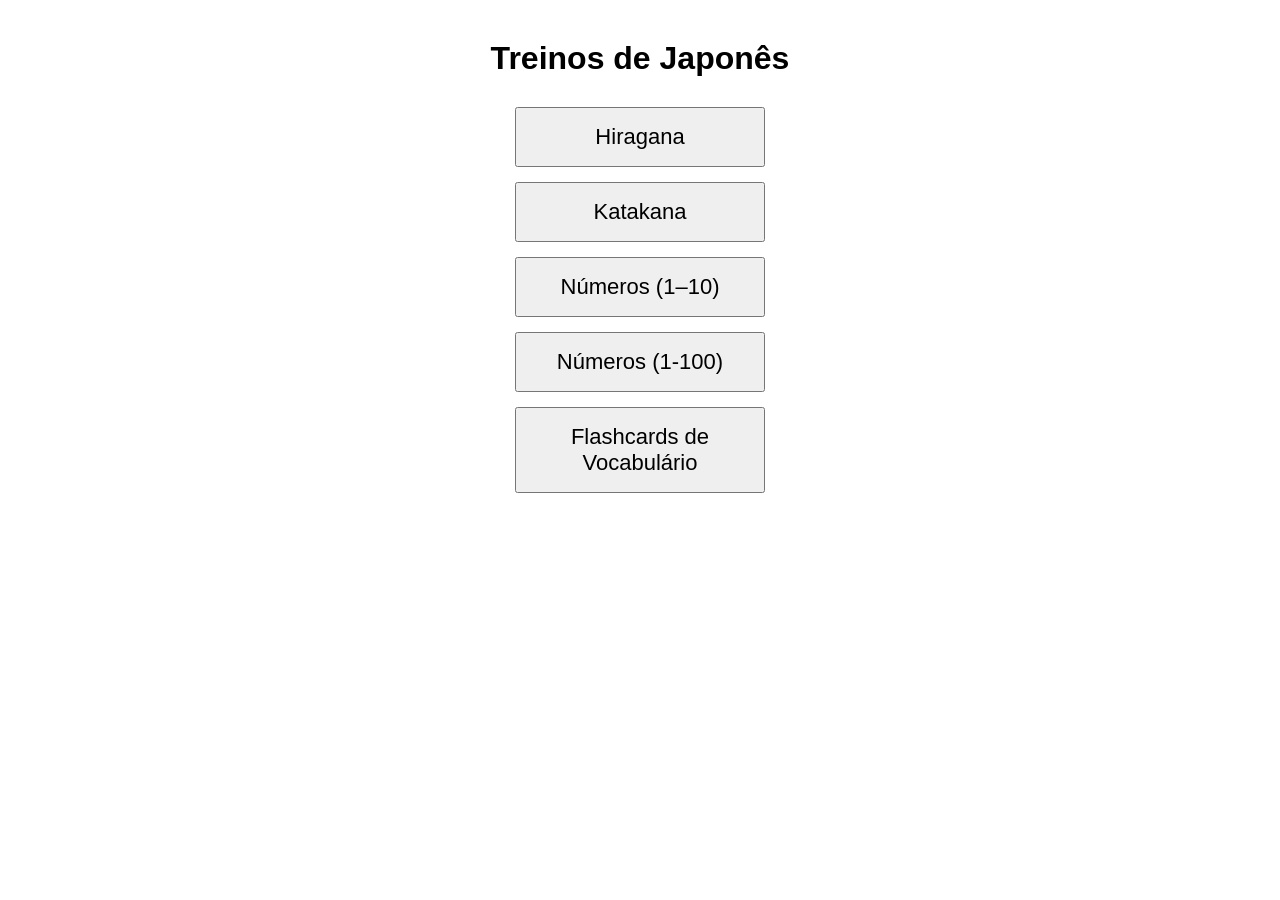
==== index.html @ da32ae9f "fix" ====
<!DOCTYPE html>
<html lang="pt-BR">
<head>
  <meta charset="UTF-8">
  <title>Treino de Kana</title>
  <style>
    body { font-family: sans-serif; text-align: center; margin: 40px; }
    table { margin: 0 auto; border-collapse: collapse; }
    td, th {
      border: 1px solid #aaa;
      padding: 10px;
      font-size: 28px;
      text-align: center;
      min-width: 50px;
    }
    label { cursor: pointer; display: block; }
    .kana { font-size: 120px; margin: 20px; }
    #feedback { font-size: 20px; margin-top: 10px; height: 24px; }

    .page { display: none; }

    .menu {
      display: flex;
      flex-direction: column;
      align-items: center;
      gap: 15px;
      margin-top: 30px;
    }

    .menu button {
      width: 250px;
      font-size: 22px;
      padding: 15px 30px;
      cursor: pointer;
    }

    /* Estilo para os botões de controle de seleção */
    .selection-controls {
      margin-bottom: 15px;
    }
    .selection-controls button {
      font-size: 14px;
      padding: 5px 10px;
      margin: 0 5px;
      cursor: pointer;
      background-color: #f0f0f0;
      border: 1px solid #ccc;
      border-radius: 4px;
    }
    .selection-controls button:hover {
      background-color: #e0e0e0;
    }

  </style>
</head>
<body>

  <div id="home" class="page" style="display:block;">
    <h1>Treinos de Japonês</h1>
    <div class="menu">
      <button onclick="showPage('hiragana')">Hiragana</button>
      <button onclick="showPage('katakana')">Katakana</button>
      <button onclick="showPage('numeros')">Números (1–10)</button>
      <button onclick="window.location.href='numeros.html'">
          Números (1-100)
      </button>
      <button onclick="window.location.href='vocabulario.html'">
          Flashcards de Vocabulário
      </button>
    </div>
  </div>

  <div id="hiragana" class="page">
    <h2>Selecione os Hiragana</h2>
    
    <div class="selection-controls">
      <button onclick="toggleAll('table-container', true)">Selecionar Todos</button>
      <button onclick="toggleAll('table-container', false)">Limpar Todos</button>
    </div>

    <div id="table-container"></div>
    <br> <button id="start-hira">Iniciar treino</button>
    <hr>

    <div id="app-hira" style="display:none;">
      <div class="kana" id="kana-hira"></div>
      <input id="answer-hira" placeholder="romanização..." autocomplete="off">
      <p id="feedback-hira"></p>
    </div>

    <button onclick="showPage('home')">Voltar</button>
  </div>

  <div id="katakana" class="page">
    <h2>Selecione os Katakana</h2>
    
    <div class="selection-controls">
      <button onclick="toggleAll('table-kata', true)">Selecionar Todos</button>
      <button onclick="toggleAll('table-kata', false)">Limpar Todos</button>
    </div>

    <div id="table-kata"></div>
    <br>
    <button id="start-kata">Iniciar treino</button>
    <hr>

    <div id="app-kata" style="display:none;">
      <div class="kana" id="kana-kata"></div>
      <input id="answer-kata" placeholder="romanização..." autocomplete="off">
      <p id="feedback-kata"></p>
    </div>

    <button onclick="showPage('home')">Voltar</button>
  </div>

  <div id="numeros" class="page">
    <h2>Treino de Números (1–10)</h2>

    <button id="start-num">Iniciar treino</button>

    <hr>

    <div id="app-num" style="display:none;">
      <div class="kana" id="kana-num"></div>
      <input id="answer-num" placeholder="romanização..." autocomplete="off">
      <p id="feedback-num"></p>
    </div>

    <button onclick="showPage('home')">Voltar</button>
  </div>



<script>
// --- Controle de páginas ---
function showPage(id) {
  document.querySelectorAll(".page").forEach(p => p.style.display = "none");
  document.getElementById(id).style.display = "block";
}

// --- NOVA FUNÇÃO: Selecionar/Desmarcar Todos ---
function toggleAll(containerId, state) {
  const container = document.getElementById(containerId);
  const checkboxes = container.querySelectorAll('input[type="checkbox"]');
  checkboxes.forEach(cb => cb.checked = state);
}


// ------------ TABELAS BASE (HIRAGANA E KATAKANA) -------------------

const VOGAIS = ["A","I","U","E","O"];

const HIRAGANA_TABLE = {
  "":  { "A":"あ","I":"い","U":"う","E":"え","O":"お" },
  "K": { "A":"か","I":"き","U":"く","E":"け","O":"こ" },
  "S": { "A":"さ","I":"し","U":"す","E":"せ","O":"そ" },
  "T": { "A":"た","I":"ち","U":"つ","E":"て","O":"と" },
  "N": { "A":"な","I":"に","U":"ぬ","E":"ね","O":"の" },
  "H": { "A":"は","I":"ひ","U":"ふ","E":"へ","O":"ほ" },
  "M": { "A":"ま","I":"み","U":"む","E":"め","O":"も" },
  "Y": { "A":"や",       "U":"ゆ",       "O":"よ" },
  "R": { "A":"ら","I":"り","U":"る","E":"れ","O":"ろ" },
  "W": { "A":"わ",                     "O":"を" },
  "N (Final)": { "A":"ん" } // Adicionei o N final que as vezes falta, se quiser tirar é só apagar essa linha
};

const KATAKANA_TABLE = {
  "":  { "A":"ア","I":"イ","U":"ウ","E":"エ","O":"オ" },
  "K": { "A":"カ","I":"キ","U":"ク","E":"ケ","O":"コ" },
  "S": { "A":"サ","I":"シ","U":"ス","E":"セ","O":"ソ" },
  "T": { "A":"タ","I":"チ","U":"ツ","E":"テ","O":"ト" },
  "N": { "A":"ナ","I":"ニ","U":"ヌ","E":"ネ","O":"ノ" },
  "H": { "A":"ハ","I":"ヒ","U":"フ","E":"ヘ","O":"ホ" },
  "M": { "A":"マ","I":"ミ","U":"ム","E":"メ","O":"モ" },
  "Y": { "A":"ヤ",       "U":"ユ",       "O":"ヨ" },
  "R": { "A":"ラ","I":"リ","U":"ル","E":"レ","O":"ロ" },
  "W": { "A":"ワ",                     "O":"ヲ" },
  "N (Final)": { "A":"ン" }
};

// --- ROMAJI MAP (apenas 1 mapa para ambos) ---
const ROMAJI_MAP = {};

// Preencher com hiragana
for (const cons in HIRAGANA_TABLE) {
  for (const vow in HIRAGANA_TABLE[cons]) {
    ROMAJI_MAP[HIRAGANA_TABLE[cons][vow]] = (cons + vow).toLowerCase().replace("(final)a", ""); // hack pro N
  }
}
// Ajuste manual pro N
ROMAJI_MAP["ん"] = "n";
ROMAJI_MAP["ン"] = "n";


// Casos especiais hiragana
ROMAJI_MAP["し"] = "shi";
ROMAJI_MAP["ち"] = "chi";
ROMAJI_MAP["つ"] = "tsu";
ROMAJI_MAP["ふ"] = "fu";
ROMAJI_MAP["を"] = "wo";

// Preencher com katakana
for (const cons in KATAKANA_TABLE) {
  for (const vow in KATAKANA_TABLE[cons]) {
    // Se não for o N, adiciona
    if(KATAKANA_TABLE[cons][vow] !== "ン")
        ROMAJI_MAP[KATAKANA_TABLE[cons][vow]] = (cons + vow).toLowerCase();
  }
}
// Casos especiais katakana
ROMAJI_MAP["シ"] = "shi";
ROMAJI_MAP["チ"] = "chi";
ROMAJI_MAP["ツ"] = "tsu";
ROMAJI_MAP["フ"] = "fu";
ROMAJI_MAP["ヲ"] = "wo";



// --- Shuffle ---
function shuffle(array) {
  for (let i = array.length -1; i>0; i--){
    const j = Math.floor(Math.random()*(i+1));
    [array[i], array[j]] = [array[j], array[i]];
  }
  return array;
}

// --- Tabela de Hiragana ---
const contHira = document.getElementById("table-container");
const tableHira = document.createElement("table");

let head = document.createElement("tr");
head.appendChild(document.createElement("th"));
VOGAIS.forEach(v => {
  const th = document.createElement("th");
  th.textContent = v;
  head.appendChild(th);
});
tableHira.appendChild(head);

for (const cons in HIRAGANA_TABLE) {
  const tr = document.createElement("tr");
  const th = document.createElement("th");
  th.textContent = cons.replace(" (Final)", ""); // Limpa o texto da tabela
  tr.appendChild(th);

  VOGAIS.forEach(v => {
    const td = document.createElement("td");
    if (HIRAGANA_TABLE[cons][v]) {
      td.innerHTML = `<label><input type="checkbox" value="${HIRAGANA_TABLE[cons][v]}"> ${HIRAGANA_TABLE[cons][v]}</label>`;
    }
    tr.appendChild(td);
  });

  tableHira.appendChild(tr);
}
contHira.appendChild(tableHira);


// --- Tabela de Katakana ---
const contKata = document.getElementById("table-kata");
const tableKata = document.createElement("table");

let head2 = document.createElement("tr");
head2.appendChild(document.createElement("th"));
VOGAIS.forEach(v => {
  const th = document.createElement("th");
  th.textContent = v;
  head2.appendChild(th);
});
tableKata.appendChild(head2);

for (const cons in KATAKANA_TABLE) {
  const tr = document.createElement("tr");
  const th = document.createElement("th");
  th.textContent = cons.replace(" (Final)", "");
  tr.appendChild(th);

  VOGAIS.forEach(v => {
    const td = document.createElement("td");
    if (KATAKANA_TABLE[cons][v]) {
      td.innerHTML = `<label><input type="checkbox" value="${KATAKANA_TABLE[cons][v]}"> ${KATAKANA_TABLE[cons][v]}</label>`;
    }
    tr.appendChild(td);
  });

  tableKata.appendChild(tr);
}
contKata.appendChild(tableKata);


// ----------------- Lógica Hiragana -----------------
let hiraSel = [];
let hiraIdx = 0;

document.getElementById("start-hira").onclick = () => {
  hiraSel = [...document.querySelectorAll("#table-container input:checked")].map(x => x.value);

  if (hiraSel.length === 0) {
    alert("Selecione pelo menos 1 hiragana!");
    return;
  }

  hiraSel = shuffle(hiraSel);
  hiraIdx = 0;

  document.getElementById("app-hira").style.display = "block";
  showHira();
};

function showHira() {
  document.getElementById("feedback-hira").textContent = "";
  document.getElementById("answer-hira").value = "";
  document.getElementById("kana-hira").textContent = hiraSel[hiraIdx];
  document.getElementById("answer-hira").focus(); // Foca no input automaticamente
}

document.getElementById("answer-hira").addEventListener("keyup", e => {
  if (e.key !== "Enter") return;

  const cur = hiraSel[hiraIdx];
  const ok = ROMAJI_MAP[cur];

  if (e.target.value.trim().toLowerCase() === ok) {
    document.getElementById("feedback-hira").textContent = "✔️ Correto!";
    document.getElementById("feedback-hira").style.color = "green"; // Corzinha
    hiraIdx++;
    if (hiraIdx >= hiraSel.length) {
      document.getElementById("feedback-hira").textContent = "🎉 Fim!";
      document.getElementById("kana-hira").textContent = "";
      return;
    }
    setTimeout(showHira, 600);
  } else {
    document.getElementById("feedback-hira").textContent = "❌ Errado!";
    document.getElementById("feedback-hira").style.color = "red";
  }
});


// ----------------- Lógica Katakana -----------------
let kataSel = [];
let kataIdx = 0;

document.getElementById("start-kata").onclick = () => {
  kataSel = [...document.querySelectorAll("#table-kata input:checked")].map(x => x.value);

  if (kataSel.length === 0) {
    alert("Selecione pelo menos 1 katakana!");
    return;
  }

  kataSel = shuffle(kataSel);
  kataIdx = 0;

  document.getElementById("app-kata").style.display = "block";
  showKata();
};

function showKata() {
  document.getElementById("feedback-kata").textContent = "";
  document.getElementById("answer-kata").value = "";
  document.getElementById("kana-kata").textContent = kataSel[kataIdx];
  document.getElementById("answer-kata").focus();
}

document.getElementById("answer-kata").addEventListener("keyup", e => {
  if (e.key !== "Enter") return;

  const cur = kataSel[kataIdx];
  const ok = ROMAJI_MAP[cur];

  if (e.target.value.trim().toLowerCase() === ok) {
    document.getElementById("feedback-kata").textContent = "✔️ Correto!";
    document.getElementById("feedback-kata").style.color = "green";
    kataIdx++;
    if (kataIdx >= kataSel.length) {
      document.getElementById("feedback-kata").textContent = "🎉 Fim!";
      document.getElementById("kana-kata").textContent = "";
      return;
    }
    setTimeout(showKata, 600);
  } else {
    document.getElementById("feedback-kata").textContent = "❌ Errado!";
    document.getElementById("feedback-kata").style.color = "red";
  }
});


// ------------------ TREINO DE NÚMEROS --------------------

const NUMS = [
  { jp: "一 (1)", romaji: "ichi" },
  { jp: "二 (2)", romaji: "ni" },
  { jp: "三 (3)", romaji: "san" },
  { jp: "四 (4)", romaji: "yon" },
  { jp: "五 (5)", romaji: "go" },
  { jp: "六 (6)", romaji: "roku" },
  { jp: "七 (7)", romaji: "nana" },
  { jp: "八 (8)", romaji: "hachi" },
  { jp: "九 (9)", romaji: "kyuu" },
  { jp: "十 (10)", romaji: "juu" }
];

let numsList = [];
let numIndex = 0;

document.getElementById("start-num").onclick = () => {
  numsList = shuffle([...NUMS]);
  numIndex = 0;
  document.getElementById("app-num").style.display = "block";
  showNum();
};

function showNum() {
  document.getElementById("feedback-num").textContent = "";
  document.getElementById("answer-num").value = "";
  document.getElementById("kana-num").textContent = numsList[numIndex].jp;
  document.getElementById("answer-num").focus();
}

document.getElementById("answer-num").addEventListener("keyup", (e) => {
  if (e.key !== "Enter") return;

  const current = numsList[numIndex];

  if (e.target.value.trim().toLowerCase() === current.romaji) {
    document.getElementById("feedback-num").textContent = "✔️ Correto!";
    document.getElementById("feedback-num").style.color = "green";
    numIndex++;
    if (numIndex >= numsList.length) {
      document.getElementById("feedback-num").textContent = "🎉 Fim!";
      document.getElementById("kana-num").textContent = "";
      return;
    }
    setTimeout(showNum, 600);
  } else {
    document.getElementById("feedback-num").textContent = "❌ Errado!";
    document.getElementById("feedback-num").style.color = "red";
  }
});
</script>

</body>
</html>
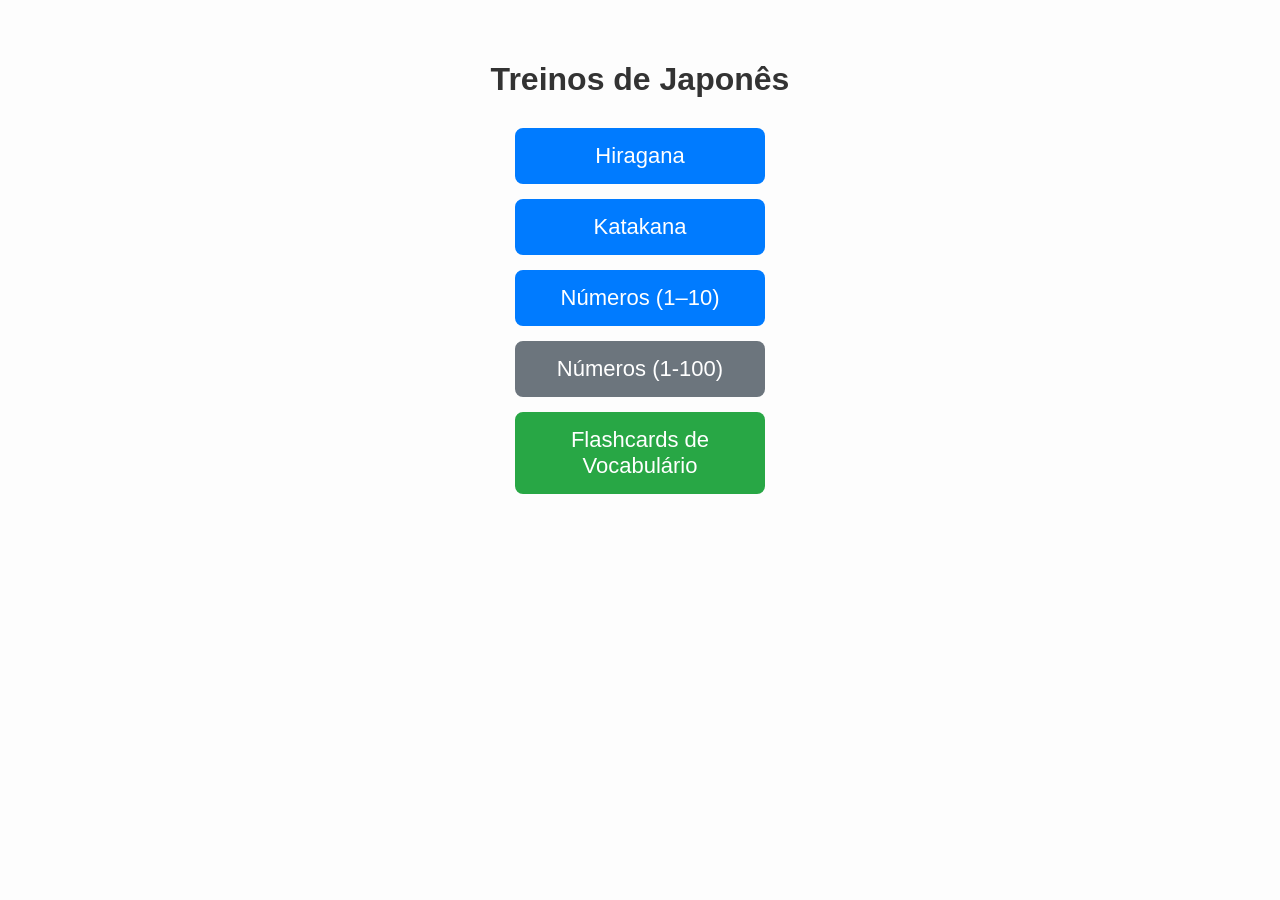
==== commit d10194ac: "f" ====
--- a/index.html
+++ b/index.html
@@ -4,20 +4,52 @@
   <meta charset="UTF-8">
   <title>Treino de Kana</title>
   <style>
-    body { font-family: sans-serif; text-align: center; margin: 40px; }
-    table { margin: 0 auto; border-collapse: collapse; }
+    body { font-family: 'Segoe UI', Tahoma, Geneva, Verdana, sans-serif; text-align: center; margin: 0; padding: 40px; background-color: #fdfdfd; }
+    
+    /* Layout principal */
+    .main-container {
+      display: flex;
+      justify-content: center;
+      align-items: flex-start;
+      gap: 20px;
+      position: relative;
+    }
+
+    .content-area {
+      flex: 1;
+      max-width: 800px; /* Limita a largura da tabela */
+    }
+
+    table { margin: 0 auto; border-collapse: collapse; background: white; box-shadow: 0 2px 5px rgba(0,0,0,0.05); }
     td, th {
-      border: 1px solid #aaa;
+      border: 1px solid #ddd;
       padding: 10px;
       font-size: 28px;
       text-align: center;
       min-width: 50px;
     }
-    label { cursor: pointer; display: block; }
-    .kana { font-size: 120px; margin: 20px; }
-    #feedback { font-size: 20px; margin-top: 10px; height: 24px; }
-
-    .page { display: none; }
+    th { background-color: #f4f4f4; color: #333; }
+    
+    label { cursor: pointer; display: block; user-select: none; }
+    label:hover { background-color: #f9f9f9; }
+
+    .kana { font-size: 120px; margin: 20px; font-weight: bold; color: #333; }
+    
+    input { 
+      font-size: 24px; 
+      padding: 10px; 
+      text-align: center; 
+      border: 2px solid #ccc; 
+      border-radius: 8px; 
+      outline: none;
+      width: 200px;
+      transition: border-color 0.3s;
+    }
+    input:focus { border-color: #007bff; }
+
+    #feedback { font-size: 20px; margin-top: 10px; height: 24px; font-weight: bold; }
+
+    .page { display: none; width: 100%; }
 
     .menu {
       display: flex;
@@ -32,113 +64,197 @@
       font-size: 22px;
       padding: 15px 30px;
       cursor: pointer;
-    }
-
-    /* Estilo para os botões de controle de seleção */
-    .selection-controls {
-      margin-bottom: 15px;
-    }
+      background-color: #007bff;
+      color: white;
+      border: none;
+      border-radius: 8px;
+      transition: transform 0.1s, background-color 0.2s;
+    }
+    .menu button:hover { background-color: #0056b3; transform: scale(1.02); }
+    .menu button:active { transform: scale(0.98); }
+
+    .selection-controls { margin-bottom: 15px; }
     .selection-controls button {
       font-size: 14px;
-      padding: 5px 10px;
+      padding: 8px 12px;
       margin: 0 5px;
       cursor: pointer;
-      background-color: #f0f0f0;
+      background-color: #fff;
       border: 1px solid #ccc;
       border-radius: 4px;
     }
-    .selection-controls button:hover {
-      background-color: #e0e0e0;
-    }
-
+    .selection-controls button:hover { background-color: #e0e0e0; }
+
+    /* --- NOVO CSS: PAINEL DE ERROS --- */
+    #stats-panel {
+      width: 200px;
+      background: #fff;
+      border: 2px solid #ffcccc;
+      border-radius: 12px;
+      padding: 20px;
+      text-align: center;
+      box-shadow: 0 4px 10px rgba(0,0,0,0.1);
+      display: none; /* Escondido por padrão */
+      
+      /* Fixar na direita em telas grandes */
+      position: fixed;
+      right: 40px;
+      top: 150px;
+    }
+
+    .stats-title {
+      color: #d32f2f;
+      font-weight: bold;
+      margin-bottom: 10px;
+      text-transform: uppercase;
+      font-size: 14px;
+      letter-spacing: 1px;
+    }
+
+    .error-count-display {
+      font-size: 48px;
+      font-weight: bold;
+      color: #d32f2f;
+      line-height: 1;
+      margin-bottom: 10px;
+    }
+
+    #error-list {
+      display: flex;
+      flex-wrap: wrap;
+      justify-content: center;
+      gap: 5px;
+      margin-top: 10px;
+    }
+
+    .error-badge {
+      background-color: #ffebee;
+      color: #c62828;
+      border: 1px solid #ffcdd2;
+      padding: 5px 10px;
+      border-radius: 4px;
+      font-size: 18px;
+      font-weight: bold;
+    }
+
+    /* Responsividade para telas menores: Painel vai para baixo */
+    @media (max-width: 1100px) {
+      #stats-panel {
+        position: static;
+        width: 100%;
+        max-width: 400px;
+        margin: 20px auto;
+      }
+      .main-container {
+        display: block;
+      }
+    }
   </style>
 </head>
 <body>
 
-  <div id="home" class="page" style="display:block;">
-    <h1>Treinos de Japonês</h1>
-    <div class="menu">
-      <button onclick="showPage('hiragana')">Hiragana</button>
-      <button onclick="showPage('katakana')">Katakana</button>
-      <button onclick="showPage('numeros')">Números (1–10)</button>
-      <button onclick="window.location.href='numeros.html'">
-          Números (1-100)
-      </button>
-      <button onclick="window.location.href='vocabulario.html'">
-          Flashcards de Vocabulário
-      </button>
+<div class="main-container">
+  
+  <div class="content-area">
+
+    <div id="home" class="page" style="display:block;">
+      <h1 style="color:#333;">Treinos de Japonês</h1>
+      <div class="menu">
+        <button onclick="showPage('hiragana')">Hiragana</button>
+        <button onclick="showPage('katakana')">Katakana</button>
+        <button onclick="showPage('numeros')">Números (1–10)</button>
+        <button onclick="window.location.href='numeros.html'" style="background-color: #6c757d;">Números (1-100)</button>
+        <button onclick="window.location.href='vocabulario.html'" style="background-color: #28a745;">Flashcards de Vocabulário</button>
+      </div>
     </div>
+
+    <div id="hiragana" class="page">
+      <h2>Selecione os Hiragana</h2>
+      
+      <div class="selection-controls">
+        <button onclick="toggleAll('table-container', true)">Selecionar Todos</button>
+        <button onclick="toggleAll('table-container', false)">Limpar Todos</button>
+      </div>
+
+      <div id="table-container"></div>
+      <br> 
+      <button id="start-hira" class="menu" style="width: 200px; padding: 10px; margin: 0 auto; display:block;">Iniciar treino</button>
+      <hr style="margin: 30px 0; border: 0; border-top: 1px solid #eee;">
+
+      <div id="app-hira" style="display:none;">
+        <div class="kana" id="kana-hira"></div>
+        <input id="answer-hira" placeholder="romanização..." autocomplete="off">
+        <p id="feedback-hira"></p>
+      </div>
+
+      <br><br>
+      <button onclick="goBack()" style="cursor:pointer; padding: 10px 20px;">Voltar</button>
+    </div>
+
+    <div id="katakana" class="page">
+      <h2>Selecione os Katakana</h2>
+      
+      <div class="selection-controls">
+        <button onclick="toggleAll('table-kata', true)">Selecionar Todos</button>
+        <button onclick="toggleAll('table-kata', false)">Limpar Todos</button>
+      </div>
+
+      <div id="table-kata"></div>
+      <br>
+      <button id="start-kata" class="menu" style="width: 200px; padding: 10px; margin: 0 auto; display:block;">Iniciar treino</button>
+      <hr style="margin: 30px 0; border: 0; border-top: 1px solid #eee;">
+
+      <div id="app-kata" style="display:none;">
+        <div class="kana" id="kana-kata"></div>
+        <input id="answer-kata" placeholder="romanização..." autocomplete="off">
+        <p id="feedback-kata"></p>
+      </div>
+
+      <br><br>
+      <button onclick="goBack()" style="cursor:pointer; padding: 10px 20px;">Voltar</button>
+    </div>
+
+    <div id="numeros" class="page">
+      <h2>Treino de Números (1–10)</h2>
+
+      <button id="start-num" class="menu" style="width: 200px; padding: 10px; margin: 0 auto; display:block;">Iniciar treino</button>
+
+      <hr style="margin: 30px 0; border: 0; border-top: 1px solid #eee;">
+
+      <div id="app-num" style="display:none;">
+        <div class="kana" id="kana-num"></div>
+        <input id="answer-num" placeholder="romanização..." autocomplete="off">
+        <p id="feedback-num"></p>
+      </div>
+
+      <br><br>
+      <button onclick="goBack()" style="cursor:pointer; padding: 10px 20px;">Voltar</button>
+    </div>
+
+  </div> <div id="stats-panel">
+    <div class="stats-title">Erros na Sessão</div>
+    <div id="error-count" class="error-count-display">0</div>
+    <div style="font-size: 12px; color: #666; margin-bottom: 5px;">Letras erradas:</div>
+    <div id="error-list"></div>
   </div>
 
-  <div id="hiragana" class="page">
-    <h2>Selecione os Hiragana</h2>
-    
-    <div class="selection-controls">
-      <button onclick="toggleAll('table-container', true)">Selecionar Todos</button>
-      <button onclick="toggleAll('table-container', false)">Limpar Todos</button>
-    </div>
-
-    <div id="table-container"></div>
-    <br> <button id="start-hira">Iniciar treino</button>
-    <hr>
-
-    <div id="app-hira" style="display:none;">
-      <div class="kana" id="kana-hira"></div>
-      <input id="answer-hira" placeholder="romanização..." autocomplete="off">
-      <p id="feedback-hira"></p>
-    </div>
-
-    <button onclick="showPage('home')">Voltar</button>
-  </div>
-
-  <div id="katakana" class="page">
-    <h2>Selecione os Katakana</h2>
-    
-    <div class="selection-controls">
-      <button onclick="toggleAll('table-kata', true)">Selecionar Todos</button>
-      <button onclick="toggleAll('table-kata', false)">Limpar Todos</button>
-    </div>
-
-    <div id="table-kata"></div>
-    <br>
-    <button id="start-kata">Iniciar treino</button>
-    <hr>
-
-    <div id="app-kata" style="display:none;">
-      <div class="kana" id="kana-kata"></div>
-      <input id="answer-kata" placeholder="romanização..." autocomplete="off">
-      <p id="feedback-kata"></p>
-    </div>
-
-    <button onclick="showPage('home')">Voltar</button>
-  </div>
-
-  <div id="numeros" class="page">
-    <h2>Treino de Números (1–10)</h2>
-
-    <button id="start-num">Iniciar treino</button>
-
-    <hr>
-
-    <div id="app-num" style="display:none;">
-      <div class="kana" id="kana-num"></div>
-      <input id="answer-num" placeholder="romanização..." autocomplete="off">
-      <p id="feedback-num"></p>
-    </div>
-
-    <button onclick="showPage('home')">Voltar</button>
-  </div>
-
-
-
-<script>
+</div> <script>
 // --- Controle de páginas ---
 function showPage(id) {
   document.querySelectorAll(".page").forEach(p => p.style.display = "none");
   document.getElementById(id).style.display = "block";
-}
-
-// --- NOVA FUNÇÃO: Selecionar/Desmarcar Todos ---
+  // Esconde o painel de stats ao navegar entre menus, ele só aparece ao iniciar treino
+  document.getElementById("stats-panel").style.display = "none";
+}
+
+function goBack() {
+  showPage('home');
+  // Esconde apps ativos
+  document.getElementById('app-hira').style.display = 'none';
+  document.getElementById('app-kata').style.display = 'none';
+  document.getElementById('app-num').style.display = 'none';
+}
+
 function toggleAll(containerId, state) {
   const container = document.getElementById(containerId);
   const checkboxes = container.querySelectorAll('input[type="checkbox"]');
@@ -146,7 +262,38 @@
 }
 
 
-// ------------ TABELAS BASE (HIRAGANA E KATAKANA) -------------------
+// --- LÓGICA DE ESTATÍSTICAS (NOVO) ---
+let sessionErrors = 0;
+let sessionWrongList = [];
+
+function resetStats() {
+  sessionErrors = 0;
+  sessionWrongList = [];
+  updateStatsUI();
+  document.getElementById("stats-panel").style.display = "block"; // Mostra o painel
+}
+
+function registerError(char) {
+  sessionErrors++;
+  sessionWrongList.push(char);
+  updateStatsUI();
+}
+
+function updateStatsUI() {
+  document.getElementById("error-count").textContent = sessionErrors;
+  
+  const listEl = document.getElementById("error-list");
+  listEl.innerHTML = ""; // Limpa
+  sessionWrongList.forEach(char => {
+    const badge = document.createElement("span");
+    badge.className = "error-badge";
+    badge.textContent = char;
+    listEl.appendChild(badge);
+  });
+}
+
+
+// ------------ DADOS E TABELAS -------------------
 
 const VOGAIS = ["A","I","U","E","O"];
 
@@ -161,7 +308,7 @@
   "Y": { "A":"や",       "U":"ゆ",       "O":"よ" },
   "R": { "A":"ら","I":"り","U":"る","E":"れ","O":"ろ" },
   "W": { "A":"わ",                     "O":"を" },
-  "N (Final)": { "A":"ん" } // Adicionei o N final que as vezes falta, se quiser tirar é só apagar essa linha
+  "N (Final)": { "A":"ん" }
 };
 
 const KATAKANA_TABLE = {
@@ -178,45 +325,26 @@
   "N (Final)": { "A":"ン" }
 };
 
-// --- ROMAJI MAP (apenas 1 mapa para ambos) ---
 const ROMAJI_MAP = {};
 
 // Preencher com hiragana
 for (const cons in HIRAGANA_TABLE) {
   for (const vow in HIRAGANA_TABLE[cons]) {
-    ROMAJI_MAP[HIRAGANA_TABLE[cons][vow]] = (cons + vow).toLowerCase().replace("(final)a", ""); // hack pro N
+    ROMAJI_MAP[HIRAGANA_TABLE[cons][vow]] = (cons + vow).toLowerCase().replace("(final)a", ""); 
   }
 }
-// Ajuste manual pro N
-ROMAJI_MAP["ん"] = "n";
-ROMAJI_MAP["ン"] = "n";
-
-
-// Casos especiais hiragana
-ROMAJI_MAP["し"] = "shi";
-ROMAJI_MAP["ち"] = "chi";
-ROMAJI_MAP["つ"] = "tsu";
-ROMAJI_MAP["ふ"] = "fu";
-ROMAJI_MAP["を"] = "wo";
+ROMAJI_MAP["ん"] = "n"; ROMAJI_MAP["ン"] = "n";
+ROMAJI_MAP["し"] = "shi"; ROMAJI_MAP["ち"] = "chi"; ROMAJI_MAP["つ"] = "tsu"; ROMAJI_MAP["ふ"] = "fu"; ROMAJI_MAP["を"] = "wo";
 
 // Preencher com katakana
 for (const cons in KATAKANA_TABLE) {
   for (const vow in KATAKANA_TABLE[cons]) {
-    // Se não for o N, adiciona
     if(KATAKANA_TABLE[cons][vow] !== "ン")
         ROMAJI_MAP[KATAKANA_TABLE[cons][vow]] = (cons + vow).toLowerCase();
   }
 }
-// Casos especiais katakana
-ROMAJI_MAP["シ"] = "shi";
-ROMAJI_MAP["チ"] = "chi";
-ROMAJI_MAP["ツ"] = "tsu";
-ROMAJI_MAP["フ"] = "fu";
-ROMAJI_MAP["ヲ"] = "wo";
-
-
-
-// --- Shuffle ---
+ROMAJI_MAP["シ"] = "shi"; ROMAJI_MAP["チ"] = "chi"; ROMAJI_MAP["ツ"] = "tsu"; ROMAJI_MAP["フ"] = "fu"; ROMAJI_MAP["ヲ"] = "wo";
+
 function shuffle(array) {
   for (let i = array.length -1; i>0; i--){
     const j = Math.floor(Math.random()*(i+1));
@@ -225,10 +353,9 @@
   return array;
 }
 
-// --- Tabela de Hiragana ---
+// Render Hiragana Table
 const contHira = document.getElementById("table-container");
 const tableHira = document.createElement("table");
-
 let head = document.createElement("tr");
 head.appendChild(document.createElement("th"));
 VOGAIS.forEach(v => {
@@ -237,13 +364,11 @@
   head.appendChild(th);
 });
 tableHira.appendChild(head);
-
 for (const cons in HIRAGANA_TABLE) {
   const tr = document.createElement("tr");
   const th = document.createElement("th");
-  th.textContent = cons.replace(" (Final)", ""); // Limpa o texto da tabela
+  th.textContent = cons.replace(" (Final)", ""); 
   tr.appendChild(th);
-
   VOGAIS.forEach(v => {
     const td = document.createElement("td");
     if (HIRAGANA_TABLE[cons][v]) {
@@ -251,16 +376,13 @@
     }
     tr.appendChild(td);
   });
-
   tableHira.appendChild(tr);
 }
 contHira.appendChild(tableHira);
 
-
-// --- Tabela de Katakana ---
+// Render Katakana Table
 const contKata = document.getElementById("table-kata");
 const tableKata = document.createElement("table");
-
 let head2 = document.createElement("tr");
 head2.appendChild(document.createElement("th"));
 VOGAIS.forEach(v => {
@@ -269,13 +391,11 @@
   head2.appendChild(th);
 });
 tableKata.appendChild(head2);
-
 for (const cons in KATAKANA_TABLE) {
   const tr = document.createElement("tr");
   const th = document.createElement("th");
   th.textContent = cons.replace(" (Final)", "");
   tr.appendChild(th);
-
   VOGAIS.forEach(v => {
     const td = document.createElement("td");
     if (KATAKANA_TABLE[cons][v]) {
@@ -283,7 +403,6 @@
     }
     tr.appendChild(td);
   });
-
   tableKata.appendChild(tr);
 }
 contKata.appendChild(tableKata);
@@ -295,14 +414,17 @@
 
 document.getElementById("start-hira").onclick = () => {
   hiraSel = [...document.querySelectorAll("#table-container input:checked")].map(x => x.value);
-
-  if (hiraSel.length === 0) {
-    alert("Selecione pelo menos 1 hiragana!");
-    return;
-  }
-
+  if (hiraSel.length === 0) { alert("Selecione pelo menos 1 hiragana!"); return; }
+  
   hiraSel = shuffle(hiraSel);
   hiraIdx = 0;
+  
+  // Reseta estatísticas e esconde tabelas
+  resetStats();
+  document.getElementById("table-container").style.display = "none";
+  document.querySelector(".selection-controls").style.display = "none";
+  document.getElementById("start-hira").style.display = "none";
+  document.querySelector("#hiragana h2").textContent = "Treino Hiragana";
 
   document.getElementById("app-hira").style.display = "block";
   showHira();
@@ -312,18 +434,17 @@
   document.getElementById("feedback-hira").textContent = "";
   document.getElementById("answer-hira").value = "";
   document.getElementById("kana-hira").textContent = hiraSel[hiraIdx];
-  document.getElementById("answer-hira").focus(); // Foca no input automaticamente
+  document.getElementById("answer-hira").focus(); 
 }
 
 document.getElementById("answer-hira").addEventListener("keyup", e => {
   if (e.key !== "Enter") return;
-
   const cur = hiraSel[hiraIdx];
   const ok = ROMAJI_MAP[cur];
-
+  
   if (e.target.value.trim().toLowerCase() === ok) {
     document.getElementById("feedback-hira").textContent = "✔️ Correto!";
-    document.getElementById("feedback-hira").style.color = "green"; // Corzinha
+    document.getElementById("feedback-hira").style.color = "green";
     hiraIdx++;
     if (hiraIdx >= hiraSel.length) {
       document.getElementById("feedback-hira").textContent = "🎉 Fim!";
@@ -334,6 +455,11 @@
   } else {
     document.getElementById("feedback-hira").textContent = "❌ Errado!";
     document.getElementById("feedback-hira").style.color = "red";
+    
+    // --- REGISTRA ERRO ---
+    registerError(cur);
+    // Limpa o input pra tentar de novo
+    e.target.value = ""; 
   }
 });
 
@@ -344,14 +470,17 @@
 
 document.getElementById("start-kata").onclick = () => {
   kataSel = [...document.querySelectorAll("#table-kata input:checked")].map(x => x.value);
-
-  if (kataSel.length === 0) {
-    alert("Selecione pelo menos 1 katakana!");
-    return;
-  }
-
+  if (kataSel.length === 0) { alert("Selecione pelo menos 1 katakana!"); return; }
+  
   kataSel = shuffle(kataSel);
   kataIdx = 0;
+
+  // Reseta estatísticas e UI
+  resetStats();
+  document.getElementById("table-kata").style.display = "none";
+  document.querySelector("#katakana .selection-controls").style.display = "none";
+  document.getElementById("start-kata").style.display = "none";
+  document.querySelector("#katakana h2").textContent = "Treino Katakana";
 
   document.getElementById("app-kata").style.display = "block";
   showKata();
@@ -366,7 +495,6 @@
 
 document.getElementById("answer-kata").addEventListener("keyup", e => {
   if (e.key !== "Enter") return;
-
   const cur = kataSel[kataIdx];
   const ok = ROMAJI_MAP[cur];
 
@@ -383,6 +511,9 @@
   } else {
     document.getElementById("feedback-kata").textContent = "❌ Errado!";
     document.getElementById("feedback-kata").style.color = "red";
+    // --- REGISTRA ERRO ---
+    registerError(cur);
+    e.target.value = "";
   }
 });
 
@@ -390,16 +521,11 @@
 // ------------------ TREINO DE NÚMEROS --------------------
 
 const NUMS = [
-  { jp: "一 (1)", romaji: "ichi" },
-  { jp: "二 (2)", romaji: "ni" },
-  { jp: "三 (3)", romaji: "san" },
-  { jp: "四 (4)", romaji: "yon" },
-  { jp: "五 (5)", romaji: "go" },
-  { jp: "六 (6)", romaji: "roku" },
-  { jp: "七 (7)", romaji: "nana" },
-  { jp: "八 (8)", romaji: "hachi" },
-  { jp: "九 (9)", romaji: "kyuu" },
-  { jp: "十 (10)", romaji: "juu" }
+  { jp: "一 (1)", romaji: "ichi" }, { jp: "二 (2)", romaji: "ni" },
+  { jp: "三 (3)", romaji: "san" },  { jp: "四 (4)", romaji: "yon" },
+  { jp: "五 (5)", romaji: "go" },   { jp: "六 (6)", romaji: "roku" },
+  { jp: "七 (7)", romaji: "nana" }, { jp: "八 (8)", romaji: "hachi" },
+  { jp: "九 (9)", romaji: "kyuu" }, { jp: "十 (10)", romaji: "juu" }
 ];
 
 let numsList = [];
@@ -408,6 +534,10 @@
 document.getElementById("start-num").onclick = () => {
   numsList = shuffle([...NUMS]);
   numIndex = 0;
+  
+  resetStats();
+  document.getElementById("start-num").style.display = "none";
+  
   document.getElementById("app-num").style.display = "block";
   showNum();
 };
@@ -421,9 +551,7 @@
 
 document.getElementById("answer-num").addEventListener("keyup", (e) => {
   if (e.key !== "Enter") return;
-
   const current = numsList[numIndex];
-
   if (e.target.value.trim().toLowerCase() === current.romaji) {
     document.getElementById("feedback-num").textContent = "✔️ Correto!";
     document.getElementById("feedback-num").style.color = "green";
@@ -437,6 +565,10 @@
   } else {
     document.getElementById("feedback-num").textContent = "❌ Errado!";
     document.getElementById("feedback-num").style.color = "red";
+    // --- REGISTRA ERRO ---
+    // Para números, vamos registrar o kanji
+    registerError(current.jp);
+    e.target.value = "";
   }
 });
 </script>
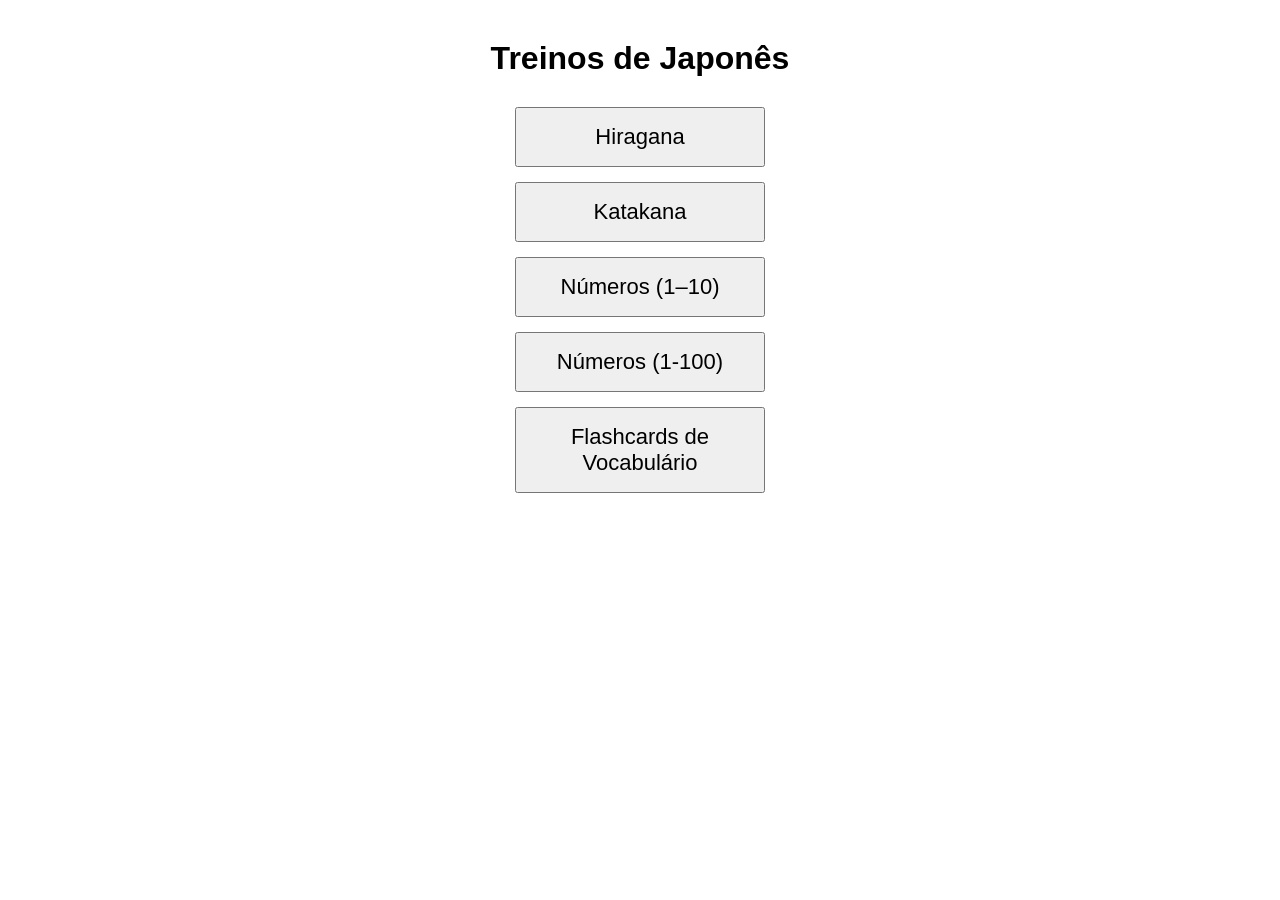
==== commit 9608ddfe: "fix: remove css" ====
--- a/index.html
+++ b/index.html
@@ -4,52 +4,21 @@
   <meta charset="UTF-8">
   <title>Treino de Kana</title>
   <style>
-    body { font-family: 'Segoe UI', Tahoma, Geneva, Verdana, sans-serif; text-align: center; margin: 0; padding: 40px; background-color: #fdfdfd; }
-    
-    /* Layout principal */
-    .main-container {
-      display: flex;
-      justify-content: center;
-      align-items: flex-start;
-      gap: 20px;
-      position: relative;
-    }
-
-    .content-area {
-      flex: 1;
-      max-width: 800px; /* Limita a largura da tabela */
-    }
-
-    table { margin: 0 auto; border-collapse: collapse; background: white; box-shadow: 0 2px 5px rgba(0,0,0,0.05); }
+    /* --- SEU CSS ORIGINAL (INTOCADO) --- */
+    body { font-family: sans-serif; text-align: center; margin: 40px; }
+    table { margin: 0 auto; border-collapse: collapse; }
     td, th {
-      border: 1px solid #ddd;
+      border: 1px solid #aaa;
       padding: 10px;
       font-size: 28px;
       text-align: center;
       min-width: 50px;
     }
-    th { background-color: #f4f4f4; color: #333; }
-    
-    label { cursor: pointer; display: block; user-select: none; }
-    label:hover { background-color: #f9f9f9; }
-
-    .kana { font-size: 120px; margin: 20px; font-weight: bold; color: #333; }
-    
-    input { 
-      font-size: 24px; 
-      padding: 10px; 
-      text-align: center; 
-      border: 2px solid #ccc; 
-      border-radius: 8px; 
-      outline: none;
-      width: 200px;
-      transition: border-color 0.3s;
-    }
-    input:focus { border-color: #007bff; }
-
-    #feedback { font-size: 20px; margin-top: 10px; height: 24px; font-weight: bold; }
-
-    .page { display: none; width: 100%; }
+    label { cursor: pointer; display: block; }
+    .kana { font-size: 120px; margin: 20px; }
+    #feedback { font-size: 20px; margin-top: 10px; height: 24px; }
+
+    .page { display: none; }
 
     .menu {
       display: flex;
@@ -64,236 +33,224 @@
       font-size: 22px;
       padding: 15px 30px;
       cursor: pointer;
-      background-color: #007bff;
-      color: white;
-      border: none;
-      border-radius: 8px;
-      transition: transform 0.1s, background-color 0.2s;
-    }
-    .menu button:hover { background-color: #0056b3; transform: scale(1.02); }
-    .menu button:active { transform: scale(0.98); }
-
-    .selection-controls { margin-bottom: 15px; }
+    }
+
+    .selection-controls {
+      margin-bottom: 15px;
+    }
     .selection-controls button {
       font-size: 14px;
-      padding: 8px 12px;
+      padding: 5px 10px;
       margin: 0 5px;
       cursor: pointer;
-      background-color: #fff;
+      background-color: #f0f0f0;
       border: 1px solid #ccc;
       border-radius: 4px;
     }
-    .selection-controls button:hover { background-color: #e0e0e0; }
-
-    /* --- NOVO CSS: PAINEL DE ERROS --- */
-    #stats-panel {
-      width: 200px;
-      background: #fff;
+    .selection-controls button:hover {
+      background-color: #e0e0e0;
+    }
+
+    /* --- CSS ADICIONAL (APENAS PARA O FEATURE DE ERROS) --- */
+    
+    /* Container para colocar o jogo e os stats lado a lado */
+    .game-wrapper {
+      display: flex;
+      justify-content: center;
+      align-items: flex-start; /* Alinha no topo */
+      gap: 40px; /* Espaço entre o Kanji e os erros */
+    }
+
+    /* O lado esquerdo (o jogo em si) */
+    .game-main {
+      flex: 1;
+      text-align: right; /* Empurra o conteúdo para perto do centro */
+      display: flex;
+      flex-direction: column;
+      align-items: center;
+    }
+
+    /* O lado direito (Painel de erros) */
+    .stats-box {
+      width: 150px;
+      text-align: left;
       border: 2px solid #ffcccc;
-      border-radius: 12px;
-      padding: 20px;
-      text-align: center;
-      box-shadow: 0 4px 10px rgba(0,0,0,0.1);
-      display: none; /* Escondido por padrão */
-      
-      /* Fixar na direita em telas grandes */
-      position: fixed;
-      right: 40px;
-      top: 150px;
+      background-color: #fff5f5;
+      padding: 15px;
+      border-radius: 8px;
+      display: none; /* Aparece só quando inicia */
     }
 
     .stats-title {
-      color: #d32f2f;
-      font-weight: bold;
-      margin-bottom: 10px;
-      text-transform: uppercase;
       font-size: 14px;
-      letter-spacing: 1px;
-    }
-
-    .error-count-display {
-      font-size: 48px;
       font-weight: bold;
       color: #d32f2f;
-      line-height: 1;
-      margin-bottom: 10px;
-    }
-
-    #error-list {
-      display: flex;
-      flex-wrap: wrap;
-      justify-content: center;
-      gap: 5px;
-      margin-top: 10px;
-    }
-
-    .error-badge {
-      background-color: #ffebee;
-      color: #c62828;
-      border: 1px solid #ffcdd2;
-      padding: 5px 10px;
-      border-radius: 4px;
-      font-size: 18px;
+      margin-bottom: 5px;
+    }
+
+    .error-number {
+      font-size: 40px;
       font-weight: bold;
-    }
-
-    /* Responsividade para telas menores: Painel vai para baixo */
-    @media (max-width: 1100px) {
-      #stats-panel {
-        position: static;
-        width: 100%;
-        max-width: 400px;
-        margin: 20px auto;
-      }
-      .main-container {
-        display: block;
-      }
+      color: #d32f2f;
+      margin: 5px 0;
+    }
+
+    .wrong-chars {
+      font-size: 24px;
+      color: #b71c1c;
+      letter-spacing: 5px;
+      word-wrap: break-word;
     }
   </style>
 </head>
 <body>
 
-<div class="main-container">
-  
-  <div class="content-area">
-
-    <div id="home" class="page" style="display:block;">
-      <h1 style="color:#333;">Treinos de Japonês</h1>
-      <div class="menu">
-        <button onclick="showPage('hiragana')">Hiragana</button>
-        <button onclick="showPage('katakana')">Katakana</button>
-        <button onclick="showPage('numeros')">Números (1–10)</button>
-        <button onclick="window.location.href='numeros.html'" style="background-color: #6c757d;">Números (1-100)</button>
-        <button onclick="window.location.href='vocabulario.html'" style="background-color: #28a745;">Flashcards de Vocabulário</button>
-      </div>
+  <div id="home" class="page" style="display:block;">
+    <h1>Treinos de Japonês</h1>
+    <div class="menu">
+      <button onclick="showPage('hiragana')">Hiragana</button>
+      <button onclick="showPage('katakana')">Katakana</button>
+      <button onclick="showPage('numeros')">Números (1–10)</button>
+      <button onclick="window.location.href='numeros.html'">
+          Números (1-100)
+      </button>
+      <button onclick="window.location.href='vocabulario.html'">
+          Flashcards de Vocabulário
+      </button>
     </div>
-
-    <div id="hiragana" class="page">
-      <h2>Selecione os Hiragana</h2>
+  </div>
+
+  <div id="hiragana" class="page">
+    <h2>Selecione os Hiragana</h2>
+    
+    <div class="selection-controls">
+      <button onclick="toggleAll('table-container', true)">Selecionar Todos</button>
+      <button onclick="toggleAll('table-container', false)">Limpar Todos</button>
+    </div>
+
+    <div id="table-container"></div>
+    <br> <button id="start-hira">Iniciar treino</button>
+    <hr>
+
+    <div id="app-hira" class="game-wrapper" style="display:none;">
       
-      <div class="selection-controls">
-        <button onclick="toggleAll('table-container', true)">Selecionar Todos</button>
-        <button onclick="toggleAll('table-container', false)">Limpar Todos</button>
-      </div>
-
-      <div id="table-container"></div>
-      <br> 
-      <button id="start-hira" class="menu" style="width: 200px; padding: 10px; margin: 0 auto; display:block;">Iniciar treino</button>
-      <hr style="margin: 30px 0; border: 0; border-top: 1px solid #eee;">
-
-      <div id="app-hira" style="display:none;">
+      <div class="game-main">
         <div class="kana" id="kana-hira"></div>
         <input id="answer-hira" placeholder="romanização..." autocomplete="off">
         <p id="feedback-hira"></p>
       </div>
 
-      <br><br>
-      <button onclick="goBack()" style="cursor:pointer; padding: 10px 20px;">Voltar</button>
+      <div class="stats-box" id="stats-hira">
+        <div class="stats-title">ERROS</div>
+        <div class="error-number" id="count-hira">0</div>
+        <div class="stats-title">LETRAS:</div>
+        <div class="wrong-chars" id="list-hira"></div>
+      </div>
+
     </div>
 
-    <div id="katakana" class="page">
-      <h2>Selecione os Katakana</h2>
+    <button onclick="showPage('home')">Voltar</button>
+  </div>
+
+  <div id="katakana" class="page">
+    <h2>Selecione os Katakana</h2>
+    
+    <div class="selection-controls">
+      <button onclick="toggleAll('table-kata', true)">Selecionar Todos</button>
+      <button onclick="toggleAll('table-kata', false)">Limpar Todos</button>
+    </div>
+
+    <div id="table-kata"></div>
+    <br>
+    <button id="start-kata">Iniciar treino</button>
+    <hr>
+
+    <div id="app-kata" class="game-wrapper" style="display:none;">
       
-      <div class="selection-controls">
-        <button onclick="toggleAll('table-kata', true)">Selecionar Todos</button>
-        <button onclick="toggleAll('table-kata', false)">Limpar Todos</button>
-      </div>
-
-      <div id="table-kata"></div>
-      <br>
-      <button id="start-kata" class="menu" style="width: 200px; padding: 10px; margin: 0 auto; display:block;">Iniciar treino</button>
-      <hr style="margin: 30px 0; border: 0; border-top: 1px solid #eee;">
-
-      <div id="app-kata" style="display:none;">
+      <div class="game-main">
         <div class="kana" id="kana-kata"></div>
         <input id="answer-kata" placeholder="romanização..." autocomplete="off">
         <p id="feedback-kata"></p>
       </div>
 
-      <br><br>
-      <button onclick="goBack()" style="cursor:pointer; padding: 10px 20px;">Voltar</button>
+      <div class="stats-box" id="stats-kata">
+        <div class="stats-title">ERROS</div>
+        <div class="error-number" id="count-kata">0</div>
+        <div class="stats-title">LETRAS:</div>
+        <div class="wrong-chars" id="list-kata"></div>
+      </div>
+
     </div>
 
-    <div id="numeros" class="page">
-      <h2>Treino de Números (1–10)</h2>
-
-      <button id="start-num" class="menu" style="width: 200px; padding: 10px; margin: 0 auto; display:block;">Iniciar treino</button>
-
-      <hr style="margin: 30px 0; border: 0; border-top: 1px solid #eee;">
-
-      <div id="app-num" style="display:none;">
+    <button onclick="showPage('home')">Voltar</button>
+  </div>
+
+  <div id="numeros" class="page">
+    <h2>Treino de Números (1–10)</h2>
+
+    <button id="start-num">Iniciar treino</button>
+
+    <hr>
+
+    <div id="app-num" class="game-wrapper" style="display:none;">
+      
+      <div class="game-main">
         <div class="kana" id="kana-num"></div>
         <input id="answer-num" placeholder="romanização..." autocomplete="off">
         <p id="feedback-num"></p>
       </div>
 
-      <br><br>
-      <button onclick="goBack()" style="cursor:pointer; padding: 10px 20px;">Voltar</button>
+      <div class="stats-box" id="stats-num">
+        <div class="stats-title">ERROS</div>
+        <div class="error-number" id="count-num">0</div>
+        <div class="stats-title">LETRAS:</div>
+        <div class="wrong-chars" id="list-num"></div>
+      </div>
+
     </div>
 
-  </div> <div id="stats-panel">
-    <div class="stats-title">Erros na Sessão</div>
-    <div id="error-count" class="error-count-display">0</div>
-    <div style="font-size: 12px; color: #666; margin-bottom: 5px;">Letras erradas:</div>
-    <div id="error-list"></div>
+    <button onclick="showPage('home')">Voltar</button>
   </div>
 
-</div> <script>
+
+
+<script>
 // --- Controle de páginas ---
 function showPage(id) {
   document.querySelectorAll(".page").forEach(p => p.style.display = "none");
   document.getElementById(id).style.display = "block";
-  // Esconde o painel de stats ao navegar entre menus, ele só aparece ao iniciar treino
-  document.getElementById("stats-panel").style.display = "none";
-}
-
-function goBack() {
-  showPage('home');
-  // Esconde apps ativos
-  document.getElementById('app-hira').style.display = 'none';
-  document.getElementById('app-kata').style.display = 'none';
-  document.getElementById('app-num').style.display = 'none';
-}
-
+}
+
+// --- Função: Selecionar/Desmarcar Todos ---
 function toggleAll(containerId, state) {
   const container = document.getElementById(containerId);
   const checkboxes = container.querySelectorAll('input[type="checkbox"]');
   checkboxes.forEach(cb => cb.checked = state);
 }
 
-
-// --- LÓGICA DE ESTATÍSTICAS (NOVO) ---
-let sessionErrors = 0;
-let sessionWrongList = [];
-
-function resetStats() {
-  sessionErrors = 0;
-  sessionWrongList = [];
-  updateStatsUI();
-  document.getElementById("stats-panel").style.display = "block"; // Mostra o painel
-}
-
-function registerError(char) {
-  sessionErrors++;
-  sessionWrongList.push(char);
-  updateStatsUI();
-}
-
-function updateStatsUI() {
-  document.getElementById("error-count").textContent = sessionErrors;
+// --- FUNÇÕES DE ESTATÍSTICA (NOVO) ---
+let errorCount = 0;
+let errorList = [];
+
+function resetStats(type) {
+  errorCount = 0;
+  errorList = [];
+  document.getElementById(`count-${type}`).textContent = "0";
+  document.getElementById(`list-${type}`).textContent = "";
+  document.getElementById(`stats-${type}`).style.display = "block"; // Mostra a caixa
+}
+
+function addError(type, char) {
+  errorCount++;
+  errorList.push(char);
   
-  const listEl = document.getElementById("error-list");
-  listEl.innerHTML = ""; // Limpa
-  sessionWrongList.forEach(char => {
-    const badge = document.createElement("span");
-    badge.className = "error-badge";
-    badge.textContent = char;
-    listEl.appendChild(badge);
-  });
-}
-
-
-// ------------ DADOS E TABELAS -------------------
+  document.getElementById(`count-${type}`).textContent = errorCount;
+  // Adiciona espaço entre as letras
+  document.getElementById(`list-${type}`).textContent = errorList.join(" "); 
+}
+
+
+// ------------ TABELAS BASE -------------------
 
 const VOGAIS = ["A","I","U","E","O"];
 
@@ -325,26 +282,32 @@
   "N (Final)": { "A":"ン" }
 };
 
+// --- ROMAJI MAP ---
 const ROMAJI_MAP = {};
 
-// Preencher com hiragana
 for (const cons in HIRAGANA_TABLE) {
   for (const vow in HIRAGANA_TABLE[cons]) {
     ROMAJI_MAP[HIRAGANA_TABLE[cons][vow]] = (cons + vow).toLowerCase().replace("(final)a", ""); 
   }
 }
 ROMAJI_MAP["ん"] = "n"; ROMAJI_MAP["ン"] = "n";
-ROMAJI_MAP["し"] = "shi"; ROMAJI_MAP["ち"] = "chi"; ROMAJI_MAP["つ"] = "tsu"; ROMAJI_MAP["ふ"] = "fu"; ROMAJI_MAP["を"] = "wo";
-
-// Preencher com katakana
+
+ROMAJI_MAP["し"] = "shi"; ROMAJI_MAP["ち"] = "chi";
+ROMAJI_MAP["つ"] = "tsu"; ROMAJI_MAP["ふ"] = "fu";
+ROMAJI_MAP["を"] = "wo";
+
 for (const cons in KATAKANA_TABLE) {
   for (const vow in KATAKANA_TABLE[cons]) {
     if(KATAKANA_TABLE[cons][vow] !== "ン")
         ROMAJI_MAP[KATAKANA_TABLE[cons][vow]] = (cons + vow).toLowerCase();
   }
 }
-ROMAJI_MAP["シ"] = "shi"; ROMAJI_MAP["チ"] = "chi"; ROMAJI_MAP["ツ"] = "tsu"; ROMAJI_MAP["フ"] = "fu"; ROMAJI_MAP["ヲ"] = "wo";
-
+ROMAJI_MAP["シ"] = "shi"; ROMAJI_MAP["チ"] = "chi";
+ROMAJI_MAP["ツ"] = "tsu"; ROMAJI_MAP["フ"] = "fu";
+ROMAJI_MAP["ヲ"] = "wo";
+
+
+// --- Shuffle ---
 function shuffle(array) {
   for (let i = array.length -1; i>0; i--){
     const j = Math.floor(Math.random()*(i+1));
@@ -353,9 +316,10 @@
   return array;
 }
 
-// Render Hiragana Table
+// --- Tabela de Hiragana ---
 const contHira = document.getElementById("table-container");
 const tableHira = document.createElement("table");
+
 let head = document.createElement("tr");
 head.appendChild(document.createElement("th"));
 VOGAIS.forEach(v => {
@@ -364,11 +328,13 @@
   head.appendChild(th);
 });
 tableHira.appendChild(head);
+
 for (const cons in HIRAGANA_TABLE) {
   const tr = document.createElement("tr");
   const th = document.createElement("th");
   th.textContent = cons.replace(" (Final)", ""); 
   tr.appendChild(th);
+
   VOGAIS.forEach(v => {
     const td = document.createElement("td");
     if (HIRAGANA_TABLE[cons][v]) {
@@ -380,9 +346,11 @@
 }
 contHira.appendChild(tableHira);
 
-// Render Katakana Table
+
+// --- Tabela de Katakana ---
 const contKata = document.getElementById("table-kata");
 const tableKata = document.createElement("table");
+
 let head2 = document.createElement("tr");
 head2.appendChild(document.createElement("th"));
 VOGAIS.forEach(v => {
@@ -391,11 +359,13 @@
   head2.appendChild(th);
 });
 tableKata.appendChild(head2);
+
 for (const cons in KATAKANA_TABLE) {
   const tr = document.createElement("tr");
   const th = document.createElement("th");
   th.textContent = cons.replace(" (Final)", "");
   tr.appendChild(th);
+
   VOGAIS.forEach(v => {
     const td = document.createElement("td");
     if (KATAKANA_TABLE[cons][v]) {
@@ -414,19 +384,20 @@
 
 document.getElementById("start-hira").onclick = () => {
   hiraSel = [...document.querySelectorAll("#table-container input:checked")].map(x => x.value);
-  if (hiraSel.length === 0) { alert("Selecione pelo menos 1 hiragana!"); return; }
-  
+
+  if (hiraSel.length === 0) {
+    alert("Selecione pelo menos 1 hiragana!");
+    return;
+  }
+
   hiraSel = shuffle(hiraSel);
   hiraIdx = 0;
-  
-  // Reseta estatísticas e esconde tabelas
-  resetStats();
-  document.getElementById("table-container").style.display = "none";
-  document.querySelector(".selection-controls").style.display = "none";
-  document.getElementById("start-hira").style.display = "none";
-  document.querySelector("#hiragana h2").textContent = "Treino Hiragana";
-
-  document.getElementById("app-hira").style.display = "block";
+
+  // Reseta stats
+  resetStats('hira');
+
+  // Muda display para flex para mostrar a caixa lateral
+  document.getElementById("app-hira").style.display = "flex"; 
   showHira();
 };
 
@@ -439,12 +410,13 @@
 
 document.getElementById("answer-hira").addEventListener("keyup", e => {
   if (e.key !== "Enter") return;
+
   const cur = hiraSel[hiraIdx];
   const ok = ROMAJI_MAP[cur];
-  
+
   if (e.target.value.trim().toLowerCase() === ok) {
     document.getElementById("feedback-hira").textContent = "✔️ Correto!";
-    document.getElementById("feedback-hira").style.color = "green";
+    document.getElementById("feedback-hira").style.color = "green"; 
     hiraIdx++;
     if (hiraIdx >= hiraSel.length) {
       document.getElementById("feedback-hira").textContent = "🎉 Fim!";
@@ -455,11 +427,9 @@
   } else {
     document.getElementById("feedback-hira").textContent = "❌ Errado!";
     document.getElementById("feedback-hira").style.color = "red";
-    
-    // --- REGISTRA ERRO ---
-    registerError(cur);
-    // Limpa o input pra tentar de novo
-    e.target.value = ""; 
+    // ADD ERRO
+    addError('hira', cur);
+    e.target.value = ""; // Limpa input
   }
 });
 
@@ -470,19 +440,17 @@
 
 document.getElementById("start-kata").onclick = () => {
   kataSel = [...document.querySelectorAll("#table-kata input:checked")].map(x => x.value);
-  if (kataSel.length === 0) { alert("Selecione pelo menos 1 katakana!"); return; }
-  
+
+  if (kataSel.length === 0) {
+    alert("Selecione pelo menos 1 katakana!");
+    return;
+  }
+
   kataSel = shuffle(kataSel);
   kataIdx = 0;
 
-  // Reseta estatísticas e UI
-  resetStats();
-  document.getElementById("table-kata").style.display = "none";
-  document.querySelector("#katakana .selection-controls").style.display = "none";
-  document.getElementById("start-kata").style.display = "none";
-  document.querySelector("#katakana h2").textContent = "Treino Katakana";
-
-  document.getElementById("app-kata").style.display = "block";
+  resetStats('kata');
+  document.getElementById("app-kata").style.display = "flex";
   showKata();
 };
 
@@ -495,6 +463,7 @@
 
 document.getElementById("answer-kata").addEventListener("keyup", e => {
   if (e.key !== "Enter") return;
+
   const cur = kataSel[kataIdx];
   const ok = ROMAJI_MAP[cur];
 
@@ -511,8 +480,8 @@
   } else {
     document.getElementById("feedback-kata").textContent = "❌ Errado!";
     document.getElementById("feedback-kata").style.color = "red";
-    // --- REGISTRA ERRO ---
-    registerError(cur);
+    // ADD ERRO
+    addError('kata', cur);
     e.target.value = "";
   }
 });
@@ -521,11 +490,16 @@
 // ------------------ TREINO DE NÚMEROS --------------------
 
 const NUMS = [
-  { jp: "一 (1)", romaji: "ichi" }, { jp: "二 (2)", romaji: "ni" },
-  { jp: "三 (3)", romaji: "san" },  { jp: "四 (4)", romaji: "yon" },
-  { jp: "五 (5)", romaji: "go" },   { jp: "六 (6)", romaji: "roku" },
-  { jp: "七 (7)", romaji: "nana" }, { jp: "八 (8)", romaji: "hachi" },
-  { jp: "九 (9)", romaji: "kyuu" }, { jp: "十 (10)", romaji: "juu" }
+  { jp: "一 (1)", romaji: "ichi" },
+  { jp: "二 (2)", romaji: "ni" },
+  { jp: "三 (3)", romaji: "san" },
+  { jp: "四 (4)", romaji: "yon" },
+  { jp: "五 (5)", romaji: "go" },
+  { jp: "六 (6)", romaji: "roku" },
+  { jp: "七 (7)", romaji: "nana" },
+  { jp: "八 (8)", romaji: "hachi" },
+  { jp: "九 (9)", romaji: "kyuu" },
+  { jp: "十 (10)", romaji: "juu" }
 ];
 
 let numsList = [];
@@ -535,10 +509,8 @@
   numsList = shuffle([...NUMS]);
   numIndex = 0;
   
-  resetStats();
-  document.getElementById("start-num").style.display = "none";
-  
-  document.getElementById("app-num").style.display = "block";
+  resetStats('num');
+  document.getElementById("app-num").style.display = "flex";
   showNum();
 };
 
@@ -551,7 +523,9 @@
 
 document.getElementById("answer-num").addEventListener("keyup", (e) => {
   if (e.key !== "Enter") return;
+
   const current = numsList[numIndex];
+
   if (e.target.value.trim().toLowerCase() === current.romaji) {
     document.getElementById("feedback-num").textContent = "✔️ Correto!";
     document.getElementById("feedback-num").style.color = "green";
@@ -565,9 +539,8 @@
   } else {
     document.getElementById("feedback-num").textContent = "❌ Errado!";
     document.getElementById("feedback-num").style.color = "red";
-    // --- REGISTRA ERRO ---
-    // Para números, vamos registrar o kanji
-    registerError(current.jp);
+    // ADD ERRO
+    addError('num', current.jp);
     e.target.value = "";
   }
 });
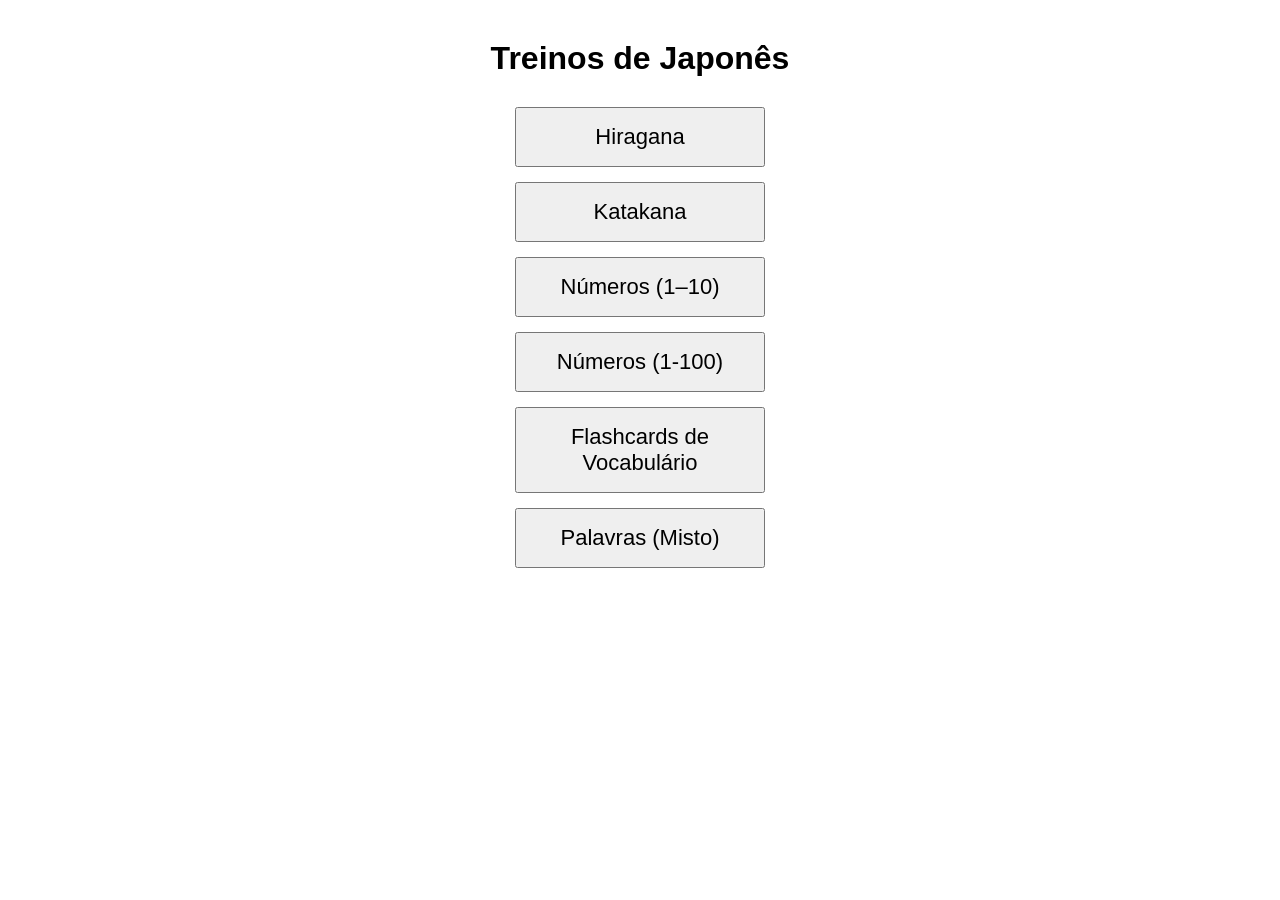
==== commit b01f63b0: "feat" ====
--- a/index.html
+++ b/index.html
@@ -4,7 +4,7 @@
   <meta charset="UTF-8">
   <title>Treino de Kana</title>
   <style>
-    /* --- SEU CSS ORIGINAL (INTOCADO) --- */
+    /* --- CSS ORIGINAL (Com pequenos ajustes de alinhamento) --- */
     body { font-family: sans-serif; text-align: center; margin: 40px; }
     table { margin: 0 auto; border-collapse: collapse; }
     td, th {
@@ -15,7 +15,26 @@
       min-width: 50px;
     }
     label { cursor: pointer; display: block; }
-    .kana { font-size: 120px; margin: 20px; }
+
+    /* --- CSS CORRIGIDO PARA O JOGO --- */
+    /* Isso garante que a letra grande não tenha margem lateral empurrando ela */
+    .kana { 
+      font-size: 120px; 
+      margin: 20px 0; /* Margem apenas em cima/baixo */
+      width: 100%;    /* Ocupa a largura toda para o text-align funcionar */
+      display: block;
+    }
+
+    /* Isso conserta o formulário indo para a direita */
+    #app-hira input, #app-kata input, #app-num input {
+      display: block;      /* Transforma o input em um bloco (ocupa a linha) */
+      margin: 10px auto;   /* O 'auto' nas laterais força o centro absoluto */
+      text-align: center;  /* Texto digitado no meio */
+      width: 200px;        /* Tamanho fixo para não dançar na tela */
+      padding: 5px;
+      font-size: 18px;
+    }
+
     #feedback { font-size: 20px; margin-top: 10px; height: 24px; }
 
     .page { display: none; }
@@ -51,59 +70,56 @@
       background-color: #e0e0e0;
     }
 
-    /* --- CSS ADICIONAL (APENAS PARA O FEATURE DE ERROS) --- */
+    /* --- CSS DO PAINEL LATERAL --- */
+    .error-panel {
+      position: fixed;      
+      right: 50px;          
+      top: 50%;             
+      transform: translateY(-50%); 
+      
+      width: 150px;
+      padding: 15px;
+      background: #fff;
+      border: 2px solid #d32f2f;
+      border-radius: 8px;
+      text-align: center;
+      display: none;        
+      box-shadow: 0 4px 6px rgba(0,0,0,0.1);
+      z-index: 1000; /* Garante que fique acima de tudo */
+    }
+
+    .error-title {
+      color: #d32f2f;
+      font-weight: bold;
+      margin-bottom: 5px;
+      text-transform: uppercase;
+      font-size: 14px;
+    }
     
-    /* Container para colocar o jogo e os stats lado a lado */
-    .game-wrapper {
-      display: flex;
-      justify-content: center;
-      align-items: flex-start; /* Alinha no topo */
-      gap: 40px; /* Espaço entre o Kanji e os erros */
-    }
-
-    /* O lado esquerdo (o jogo em si) */
-    .game-main {
-      flex: 1;
-      text-align: right; /* Empurra o conteúdo para perto do centro */
-      display: flex;
-      flex-direction: column;
-      align-items: center;
-    }
-
-    /* O lado direito (Painel de erros) */
-    .stats-box {
-      width: 150px;
-      text-align: left;
-      border: 2px solid #ffcccc;
-      background-color: #fff5f5;
-      padding: 15px;
-      border-radius: 8px;
-      display: none; /* Aparece só quando inicia */
-    }
-
-    .stats-title {
-      font-size: 14px;
-      font-weight: bold;
-      color: #d32f2f;
-      margin-bottom: 5px;
-    }
-
-    .error-number {
+    .error-count {
       font-size: 40px;
       font-weight: bold;
       color: #d32f2f;
-      margin: 5px 0;
-    }
-
-    .wrong-chars {
+      display: block;
+      margin-bottom: 10px;
+    }
+
+    .error-list {
       font-size: 24px;
-      color: #b71c1c;
-      letter-spacing: 5px;
-      word-wrap: break-word;
+      color: #333;
+      word-wrap: break-word; 
+      line-height: 1.4;
     }
   </style>
 </head>
 <body>
+
+  <div id="stats-panel" class="error-panel">
+    <div class="error-title">Erros</div>
+    <span id="global-error-count" class="error-count">0</span>
+    <div class="error-title" style="font-size:12px; border-top:1px solid #eee; padding-top:5px;">Letras:</div>
+    <div id="global-error-list" class="error-list"></div>
+  </div>
 
   <div id="home" class="page" style="display:block;">
     <h1>Treinos de Japonês</h1>
@@ -117,6 +133,9 @@
       <button onclick="window.location.href='vocabulario.html'">
           Flashcards de Vocabulário
       </button>
+      <button onclick="window.location.href='palavras.html'">
+        Palavras (Misto)
+      </button>
     </div>
   </div>
 
@@ -132,21 +151,10 @@
     <br> <button id="start-hira">Iniciar treino</button>
     <hr>
 
-    <div id="app-hira" class="game-wrapper" style="display:none;">
-      
-      <div class="game-main">
-        <div class="kana" id="kana-hira"></div>
-        <input id="answer-hira" placeholder="romanização..." autocomplete="off">
-        <p id="feedback-hira"></p>
-      </div>
-
-      <div class="stats-box" id="stats-hira">
-        <div class="stats-title">ERROS</div>
-        <div class="error-number" id="count-hira">0</div>
-        <div class="stats-title">LETRAS:</div>
-        <div class="wrong-chars" id="list-hira"></div>
-      </div>
-
+    <div id="app-hira" style="display:none;">
+      <div class="kana" id="kana-hira"></div>
+      <input id="answer-hira" placeholder="romanização..." autocomplete="off">
+      <p id="feedback-hira"></p>
     </div>
 
     <button onclick="showPage('home')">Voltar</button>
@@ -165,21 +173,10 @@
     <button id="start-kata">Iniciar treino</button>
     <hr>
 
-    <div id="app-kata" class="game-wrapper" style="display:none;">
-      
-      <div class="game-main">
-        <div class="kana" id="kana-kata"></div>
-        <input id="answer-kata" placeholder="romanização..." autocomplete="off">
-        <p id="feedback-kata"></p>
-      </div>
-
-      <div class="stats-box" id="stats-kata">
-        <div class="stats-title">ERROS</div>
-        <div class="error-number" id="count-kata">0</div>
-        <div class="stats-title">LETRAS:</div>
-        <div class="wrong-chars" id="list-kata"></div>
-      </div>
-
+    <div id="app-kata" style="display:none;">
+      <div class="kana" id="kana-kata"></div>
+      <input id="answer-kata" placeholder="romanização..." autocomplete="off">
+      <p id="feedback-kata"></p>
     </div>
 
     <button onclick="showPage('home')">Voltar</button>
@@ -189,29 +186,16 @@
     <h2>Treino de Números (1–10)</h2>
 
     <button id="start-num">Iniciar treino</button>
-
     <hr>
 
-    <div id="app-num" class="game-wrapper" style="display:none;">
-      
-      <div class="game-main">
-        <div class="kana" id="kana-num"></div>
-        <input id="answer-num" placeholder="romanização..." autocomplete="off">
-        <p id="feedback-num"></p>
-      </div>
-
-      <div class="stats-box" id="stats-num">
-        <div class="stats-title">ERROS</div>
-        <div class="error-number" id="count-num">0</div>
-        <div class="stats-title">LETRAS:</div>
-        <div class="wrong-chars" id="list-num"></div>
-      </div>
-
+    <div id="app-num" style="display:none;">
+      <div class="kana" id="kana-num"></div>
+      <input id="answer-num" placeholder="romanização..." autocomplete="off">
+      <p id="feedback-num"></p>
     </div>
 
     <button onclick="showPage('home')">Voltar</button>
   </div>
-
 
 
 <script>
@@ -219,6 +203,8 @@
 function showPage(id) {
   document.querySelectorAll(".page").forEach(p => p.style.display = "none");
   document.getElementById(id).style.display = "block";
+  
+  document.getElementById("stats-panel").style.display = "none";
 }
 
 // --- Função: Selecionar/Desmarcar Todos ---
@@ -228,25 +214,24 @@
   checkboxes.forEach(cb => cb.checked = state);
 }
 
-// --- FUNÇÕES DE ESTATÍSTICA (NOVO) ---
+// --- LÓGICA DE ESTATÍSTICA (GLOBAL) ---
 let errorCount = 0;
 let errorList = [];
 
-function resetStats(type) {
+function resetStats() {
   errorCount = 0;
   errorList = [];
-  document.getElementById(`count-${type}`).textContent = "0";
-  document.getElementById(`list-${type}`).textContent = "";
-  document.getElementById(`stats-${type}`).style.display = "block"; // Mostra a caixa
-}
-
-function addError(type, char) {
+  document.getElementById("global-error-count").textContent = "0";
+  document.getElementById("global-error-list").textContent = "";
+  document.getElementById("stats-panel").style.display = "block"; 
+}
+
+function registerError(char) {
   errorCount++;
   errorList.push(char);
   
-  document.getElementById(`count-${type}`).textContent = errorCount;
-  // Adiciona espaço entre as letras
-  document.getElementById(`list-${type}`).textContent = errorList.join(" "); 
+  document.getElementById("global-error-count").textContent = errorCount;
+  document.getElementById("global-error-list").textContent = errorList.join(" "); 
 }
 
 
@@ -282,7 +267,6 @@
   "N (Final)": { "A":"ン" }
 };
 
-// --- ROMAJI MAP ---
 const ROMAJI_MAP = {};
 
 for (const cons in HIRAGANA_TABLE) {
@@ -291,7 +275,6 @@
   }
 }
 ROMAJI_MAP["ん"] = "n"; ROMAJI_MAP["ン"] = "n";
-
 ROMAJI_MAP["し"] = "shi"; ROMAJI_MAP["ち"] = "chi";
 ROMAJI_MAP["つ"] = "tsu"; ROMAJI_MAP["ふ"] = "fu";
 ROMAJI_MAP["を"] = "wo";
@@ -393,11 +376,8 @@
   hiraSel = shuffle(hiraSel);
   hiraIdx = 0;
 
-  // Reseta stats
-  resetStats('hira');
-
-  // Muda display para flex para mostrar a caixa lateral
-  document.getElementById("app-hira").style.display = "flex"; 
+  resetStats(); 
+  document.getElementById("app-hira").style.display = "block";
   showHira();
 };
 
@@ -427,9 +407,9 @@
   } else {
     document.getElementById("feedback-hira").textContent = "❌ Errado!";
     document.getElementById("feedback-hira").style.color = "red";
-    // ADD ERRO
-    addError('hira', cur);
-    e.target.value = ""; // Limpa input
+    
+    registerError(cur); 
+    e.target.value = ""; 
   }
 });
 
@@ -449,8 +429,8 @@
   kataSel = shuffle(kataSel);
   kataIdx = 0;
 
-  resetStats('kata');
-  document.getElementById("app-kata").style.display = "flex";
+  resetStats();
+  document.getElementById("app-kata").style.display = "block";
   showKata();
 };
 
@@ -480,8 +460,7 @@
   } else {
     document.getElementById("feedback-kata").textContent = "❌ Errado!";
     document.getElementById("feedback-kata").style.color = "red";
-    // ADD ERRO
-    addError('kata', cur);
+    registerError(cur);
     e.target.value = "";
   }
 });
@@ -509,8 +488,8 @@
   numsList = shuffle([...NUMS]);
   numIndex = 0;
   
-  resetStats('num');
-  document.getElementById("app-num").style.display = "flex";
+  resetStats();
+  document.getElementById("app-num").style.display = "block";
   showNum();
 };
 
@@ -539,8 +518,7 @@
   } else {
     document.getElementById("feedback-num").textContent = "❌ Errado!";
     document.getElementById("feedback-num").style.color = "red";
-    // ADD ERRO
-    addError('num', current.jp);
+    registerError(current.jp);
     e.target.value = "";
   }
 });
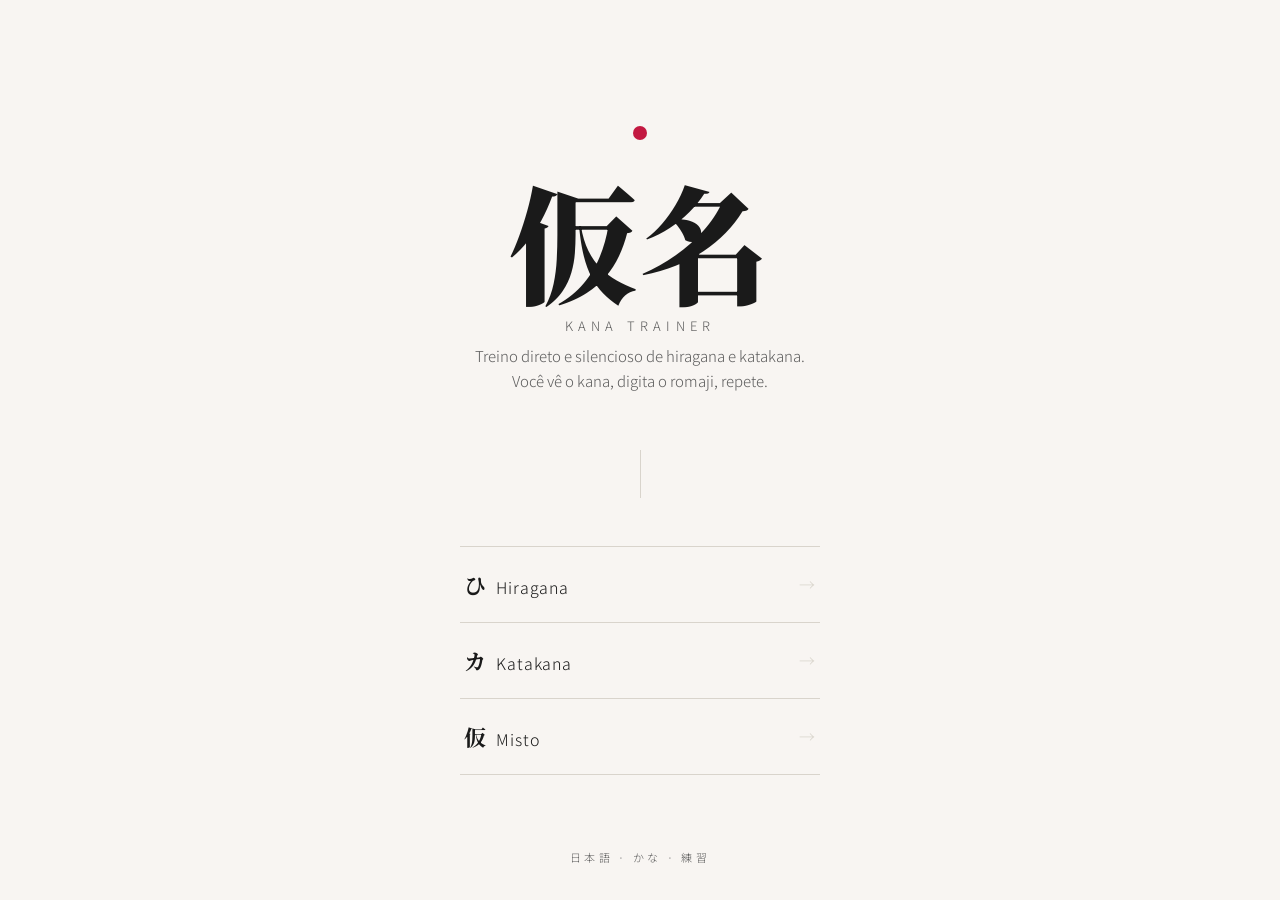
==== commit a8c10425: "feat: v2" ====
--- a/index.html
+++ b/index.html
@@ -2,527 +2,40 @@
 <html lang="pt-BR">
 <head>
   <meta charset="UTF-8">
-  <title>Treino de Kana</title>
-  <style>
-    /* --- CSS ORIGINAL (Com pequenos ajustes de alinhamento) --- */
-    body { font-family: sans-serif; text-align: center; margin: 40px; }
-    table { margin: 0 auto; border-collapse: collapse; }
-    td, th {
-      border: 1px solid #aaa;
-      padding: 10px;
-      font-size: 28px;
-      text-align: center;
-      min-width: 50px;
-    }
-    label { cursor: pointer; display: block; }
-
-    /* --- CSS CORRIGIDO PARA O JOGO --- */
-    /* Isso garante que a letra grande não tenha margem lateral empurrando ela */
-    .kana { 
-      font-size: 120px; 
-      margin: 20px 0; /* Margem apenas em cima/baixo */
-      width: 100%;    /* Ocupa a largura toda para o text-align funcionar */
-      display: block;
-    }
-
-    /* Isso conserta o formulário indo para a direita */
-    #app-hira input, #app-kata input, #app-num input {
-      display: block;      /* Transforma o input em um bloco (ocupa a linha) */
-      margin: 10px auto;   /* O 'auto' nas laterais força o centro absoluto */
-      text-align: center;  /* Texto digitado no meio */
-      width: 200px;        /* Tamanho fixo para não dançar na tela */
-      padding: 5px;
-      font-size: 18px;
-    }
-
-    #feedback { font-size: 20px; margin-top: 10px; height: 24px; }
-
-    .page { display: none; }
-
-    .menu {
-      display: flex;
-      flex-direction: column;
-      align-items: center;
-      gap: 15px;
-      margin-top: 30px;
-    }
-
-    .menu button {
-      width: 250px;
-      font-size: 22px;
-      padding: 15px 30px;
-      cursor: pointer;
-    }
-
-    .selection-controls {
-      margin-bottom: 15px;
-    }
-    .selection-controls button {
-      font-size: 14px;
-      padding: 5px 10px;
-      margin: 0 5px;
-      cursor: pointer;
-      background-color: #f0f0f0;
-      border: 1px solid #ccc;
-      border-radius: 4px;
-    }
-    .selection-controls button:hover {
-      background-color: #e0e0e0;
-    }
-
-    /* --- CSS DO PAINEL LATERAL --- */
-    .error-panel {
-      position: fixed;      
-      right: 50px;          
-      top: 50%;             
-      transform: translateY(-50%); 
-      
-      width: 150px;
-      padding: 15px;
-      background: #fff;
-      border: 2px solid #d32f2f;
-      border-radius: 8px;
-      text-align: center;
-      display: none;        
-      box-shadow: 0 4px 6px rgba(0,0,0,0.1);
-      z-index: 1000; /* Garante que fique acima de tudo */
-    }
-
-    .error-title {
-      color: #d32f2f;
-      font-weight: bold;
-      margin-bottom: 5px;
-      text-transform: uppercase;
-      font-size: 14px;
-    }
-    
-    .error-count {
-      font-size: 40px;
-      font-weight: bold;
-      color: #d32f2f;
-      display: block;
-      margin-bottom: 10px;
-    }
-
-    .error-list {
-      font-size: 24px;
-      color: #333;
-      word-wrap: break-word; 
-      line-height: 1.4;
-    }
-  </style>
+  <meta name="viewport" content="width=device-width, initial-scale=1.0">
+  <title>仮名 — Kana Trainer</title>
+  <meta name="description" content="Treino simples de hiragana e katakana. Aprenda kana digitando.">
+  <link rel="stylesheet" href="assets/style.css">
 </head>
 <body>
+  <main class="home">
+    <div class="mark" aria-hidden="true"></div>
 
-  <div id="stats-panel" class="error-panel">
-    <div class="error-title">Erros</div>
-    <span id="global-error-count" class="error-count">0</span>
-    <div class="error-title" style="font-size:12px; border-top:1px solid #eee; padding-top:5px;">Letras:</div>
-    <div id="global-error-list" class="error-list"></div>
-  </div>
+    <h1 class="brand">仮名</h1>
+    <p class="brand-sub">Kana Trainer</p>
+    <p class="tagline">
+      Treino direto e silencioso de hiragana e katakana.<br>
+      Você vê o kana, digita o romaji, repete.
+    </p>
 
-  <div id="home" class="page" style="display:block;">
-    <h1>Treinos de Japonês</h1>
-    <div class="menu">
-      <button onclick="showPage('hiragana')">Hiragana</button>
-      <button onclick="showPage('katakana')">Katakana</button>
-      <button onclick="showPage('numeros')">Números (1–10)</button>
-      <button onclick="window.location.href='numeros.html'">
-          Números (1-100)
-      </button>
-      <button onclick="window.location.href='vocabulario.html'">
-          Flashcards de Vocabulário
-      </button>
-      <button onclick="window.location.href='palavras.html'">
-        Palavras (Misto)
-      </button>
-    </div>
-  </div>
+    <div class="divider" aria-hidden="true"></div>
 
-  <div id="hiragana" class="page">
-    <h2>Selecione os Hiragana</h2>
-    
-    <div class="selection-controls">
-      <button onclick="toggleAll('table-container', true)">Selecionar Todos</button>
-      <button onclick="toggleAll('table-container', false)">Limpar Todos</button>
-    </div>
+    <nav class="menu" aria-label="Modos de treino">
+      <a href="hiragana.html">
+        <span><span class="jp">ひ</span>&nbsp;&nbsp;Hiragana</span>
+        <span class="arrow">→</span>
+      </a>
+      <a href="katakana.html">
+        <span><span class="jp">カ</span>&nbsp;&nbsp;Katakana</span>
+        <span class="arrow">→</span>
+      </a>
+      <a href="misto.html">
+        <span><span class="jp">仮</span>&nbsp;&nbsp;Misto</span>
+        <span class="arrow">→</span>
+      </a>
+    </nav>
 
-    <div id="table-container"></div>
-    <br> <button id="start-hira">Iniciar treino</button>
-    <hr>
-
-    <div id="app-hira" style="display:none;">
-      <div class="kana" id="kana-hira"></div>
-      <input id="answer-hira" placeholder="romanização..." autocomplete="off">
-      <p id="feedback-hira"></p>
-    </div>
-
-    <button onclick="showPage('home')">Voltar</button>
-  </div>
-
-  <div id="katakana" class="page">
-    <h2>Selecione os Katakana</h2>
-    
-    <div class="selection-controls">
-      <button onclick="toggleAll('table-kata', true)">Selecionar Todos</button>
-      <button onclick="toggleAll('table-kata', false)">Limpar Todos</button>
-    </div>
-
-    <div id="table-kata"></div>
-    <br>
-    <button id="start-kata">Iniciar treino</button>
-    <hr>
-
-    <div id="app-kata" style="display:none;">
-      <div class="kana" id="kana-kata"></div>
-      <input id="answer-kata" placeholder="romanização..." autocomplete="off">
-      <p id="feedback-kata"></p>
-    </div>
-
-    <button onclick="showPage('home')">Voltar</button>
-  </div>
-
-  <div id="numeros" class="page">
-    <h2>Treino de Números (1–10)</h2>
-
-    <button id="start-num">Iniciar treino</button>
-    <hr>
-
-    <div id="app-num" style="display:none;">
-      <div class="kana" id="kana-num"></div>
-      <input id="answer-num" placeholder="romanização..." autocomplete="off">
-      <p id="feedback-num"></p>
-    </div>
-
-    <button onclick="showPage('home')">Voltar</button>
-  </div>
-
-
-<script>
-// --- Controle de páginas ---
-function showPage(id) {
-  document.querySelectorAll(".page").forEach(p => p.style.display = "none");
-  document.getElementById(id).style.display = "block";
-  
-  document.getElementById("stats-panel").style.display = "none";
-}
-
-// --- Função: Selecionar/Desmarcar Todos ---
-function toggleAll(containerId, state) {
-  const container = document.getElementById(containerId);
-  const checkboxes = container.querySelectorAll('input[type="checkbox"]');
-  checkboxes.forEach(cb => cb.checked = state);
-}
-
-// --- LÓGICA DE ESTATÍSTICA (GLOBAL) ---
-let errorCount = 0;
-let errorList = [];
-
-function resetStats() {
-  errorCount = 0;
-  errorList = [];
-  document.getElementById("global-error-count").textContent = "0";
-  document.getElementById("global-error-list").textContent = "";
-  document.getElementById("stats-panel").style.display = "block"; 
-}
-
-function registerError(char) {
-  errorCount++;
-  errorList.push(char);
-  
-  document.getElementById("global-error-count").textContent = errorCount;
-  document.getElementById("global-error-list").textContent = errorList.join(" "); 
-}
-
-
-// ------------ TABELAS BASE -------------------
-
-const VOGAIS = ["A","I","U","E","O"];
-
-const HIRAGANA_TABLE = {
-  "":  { "A":"あ","I":"い","U":"う","E":"え","O":"お" },
-  "K": { "A":"か","I":"き","U":"く","E":"け","O":"こ" },
-  "S": { "A":"さ","I":"し","U":"す","E":"せ","O":"そ" },
-  "T": { "A":"た","I":"ち","U":"つ","E":"て","O":"と" },
-  "N": { "A":"な","I":"に","U":"ぬ","E":"ね","O":"の" },
-  "H": { "A":"は","I":"ひ","U":"ふ","E":"へ","O":"ほ" },
-  "M": { "A":"ま","I":"み","U":"む","E":"め","O":"も" },
-  "Y": { "A":"や",       "U":"ゆ",       "O":"よ" },
-  "R": { "A":"ら","I":"り","U":"る","E":"れ","O":"ろ" },
-  "W": { "A":"わ",                     "O":"を" },
-  "N (Final)": { "A":"ん" }
-};
-
-const KATAKANA_TABLE = {
-  "":  { "A":"ア","I":"イ","U":"ウ","E":"エ","O":"オ" },
-  "K": { "A":"カ","I":"キ","U":"ク","E":"ケ","O":"コ" },
-  "S": { "A":"サ","I":"シ","U":"ス","E":"セ","O":"ソ" },
-  "T": { "A":"タ","I":"チ","U":"ツ","E":"テ","O":"ト" },
-  "N": { "A":"ナ","I":"ニ","U":"ヌ","E":"ネ","O":"ノ" },
-  "H": { "A":"ハ","I":"ヒ","U":"フ","E":"ヘ","O":"ホ" },
-  "M": { "A":"マ","I":"ミ","U":"ム","E":"メ","O":"モ" },
-  "Y": { "A":"ヤ",       "U":"ユ",       "O":"ヨ" },
-  "R": { "A":"ラ","I":"リ","U":"ル","E":"レ","O":"ロ" },
-  "W": { "A":"ワ",                     "O":"ヲ" },
-  "N (Final)": { "A":"ン" }
-};
-
-const ROMAJI_MAP = {};
-
-for (const cons in HIRAGANA_TABLE) {
-  for (const vow in HIRAGANA_TABLE[cons]) {
-    ROMAJI_MAP[HIRAGANA_TABLE[cons][vow]] = (cons + vow).toLowerCase().replace("(final)a", ""); 
-  }
-}
-ROMAJI_MAP["ん"] = "n"; ROMAJI_MAP["ン"] = "n";
-ROMAJI_MAP["し"] = "shi"; ROMAJI_MAP["ち"] = "chi";
-ROMAJI_MAP["つ"] = "tsu"; ROMAJI_MAP["ふ"] = "fu";
-ROMAJI_MAP["を"] = "wo";
-
-for (const cons in KATAKANA_TABLE) {
-  for (const vow in KATAKANA_TABLE[cons]) {
-    if(KATAKANA_TABLE[cons][vow] !== "ン")
-        ROMAJI_MAP[KATAKANA_TABLE[cons][vow]] = (cons + vow).toLowerCase();
-  }
-}
-ROMAJI_MAP["シ"] = "shi"; ROMAJI_MAP["チ"] = "chi";
-ROMAJI_MAP["ツ"] = "tsu"; ROMAJI_MAP["フ"] = "fu";
-ROMAJI_MAP["ヲ"] = "wo";
-
-
-// --- Shuffle ---
-function shuffle(array) {
-  for (let i = array.length -1; i>0; i--){
-    const j = Math.floor(Math.random()*(i+1));
-    [array[i], array[j]] = [array[j], array[i]];
-  }
-  return array;
-}
-
-// --- Tabela de Hiragana ---
-const contHira = document.getElementById("table-container");
-const tableHira = document.createElement("table");
-
-let head = document.createElement("tr");
-head.appendChild(document.createElement("th"));
-VOGAIS.forEach(v => {
-  const th = document.createElement("th");
-  th.textContent = v;
-  head.appendChild(th);
-});
-tableHira.appendChild(head);
-
-for (const cons in HIRAGANA_TABLE) {
-  const tr = document.createElement("tr");
-  const th = document.createElement("th");
-  th.textContent = cons.replace(" (Final)", ""); 
-  tr.appendChild(th);
-
-  VOGAIS.forEach(v => {
-    const td = document.createElement("td");
-    if (HIRAGANA_TABLE[cons][v]) {
-      td.innerHTML = `<label><input type="checkbox" value="${HIRAGANA_TABLE[cons][v]}"> ${HIRAGANA_TABLE[cons][v]}</label>`;
-    }
-    tr.appendChild(td);
-  });
-  tableHira.appendChild(tr);
-}
-contHira.appendChild(tableHira);
-
-
-// --- Tabela de Katakana ---
-const contKata = document.getElementById("table-kata");
-const tableKata = document.createElement("table");
-
-let head2 = document.createElement("tr");
-head2.appendChild(document.createElement("th"));
-VOGAIS.forEach(v => {
-  const th = document.createElement("th");
-  th.textContent = v;
-  head2.appendChild(th);
-});
-tableKata.appendChild(head2);
-
-for (const cons in KATAKANA_TABLE) {
-  const tr = document.createElement("tr");
-  const th = document.createElement("th");
-  th.textContent = cons.replace(" (Final)", "");
-  tr.appendChild(th);
-
-  VOGAIS.forEach(v => {
-    const td = document.createElement("td");
-    if (KATAKANA_TABLE[cons][v]) {
-      td.innerHTML = `<label><input type="checkbox" value="${KATAKANA_TABLE[cons][v]}"> ${KATAKANA_TABLE[cons][v]}</label>`;
-    }
-    tr.appendChild(td);
-  });
-  tableKata.appendChild(tr);
-}
-contKata.appendChild(tableKata);
-
-
-// ----------------- Lógica Hiragana -----------------
-let hiraSel = [];
-let hiraIdx = 0;
-
-document.getElementById("start-hira").onclick = () => {
-  hiraSel = [...document.querySelectorAll("#table-container input:checked")].map(x => x.value);
-
-  if (hiraSel.length === 0) {
-    alert("Selecione pelo menos 1 hiragana!");
-    return;
-  }
-
-  hiraSel = shuffle(hiraSel);
-  hiraIdx = 0;
-
-  resetStats(); 
-  document.getElementById("app-hira").style.display = "block";
-  showHira();
-};
-
-function showHira() {
-  document.getElementById("feedback-hira").textContent = "";
-  document.getElementById("answer-hira").value = "";
-  document.getElementById("kana-hira").textContent = hiraSel[hiraIdx];
-  document.getElementById("answer-hira").focus(); 
-}
-
-document.getElementById("answer-hira").addEventListener("keyup", e => {
-  if (e.key !== "Enter") return;
-
-  const cur = hiraSel[hiraIdx];
-  const ok = ROMAJI_MAP[cur];
-
-  if (e.target.value.trim().toLowerCase() === ok) {
-    document.getElementById("feedback-hira").textContent = "✔️ Correto!";
-    document.getElementById("feedback-hira").style.color = "green"; 
-    hiraIdx++;
-    if (hiraIdx >= hiraSel.length) {
-      document.getElementById("feedback-hira").textContent = "🎉 Fim!";
-      document.getElementById("kana-hira").textContent = "";
-      return;
-    }
-    setTimeout(showHira, 600);
-  } else {
-    document.getElementById("feedback-hira").textContent = "❌ Errado!";
-    document.getElementById("feedback-hira").style.color = "red";
-    
-    registerError(cur); 
-    e.target.value = ""; 
-  }
-});
-
-
-// ----------------- Lógica Katakana -----------------
-let kataSel = [];
-let kataIdx = 0;
-
-document.getElementById("start-kata").onclick = () => {
-  kataSel = [...document.querySelectorAll("#table-kata input:checked")].map(x => x.value);
-
-  if (kataSel.length === 0) {
-    alert("Selecione pelo menos 1 katakana!");
-    return;
-  }
-
-  kataSel = shuffle(kataSel);
-  kataIdx = 0;
-
-  resetStats();
-  document.getElementById("app-kata").style.display = "block";
-  showKata();
-};
-
-function showKata() {
-  document.getElementById("feedback-kata").textContent = "";
-  document.getElementById("answer-kata").value = "";
-  document.getElementById("kana-kata").textContent = kataSel[kataIdx];
-  document.getElementById("answer-kata").focus();
-}
-
-document.getElementById("answer-kata").addEventListener("keyup", e => {
-  if (e.key !== "Enter") return;
-
-  const cur = kataSel[kataIdx];
-  const ok = ROMAJI_MAP[cur];
-
-  if (e.target.value.trim().toLowerCase() === ok) {
-    document.getElementById("feedback-kata").textContent = "✔️ Correto!";
-    document.getElementById("feedback-kata").style.color = "green";
-    kataIdx++;
-    if (kataIdx >= kataSel.length) {
-      document.getElementById("feedback-kata").textContent = "🎉 Fim!";
-      document.getElementById("kana-kata").textContent = "";
-      return;
-    }
-    setTimeout(showKata, 600);
-  } else {
-    document.getElementById("feedback-kata").textContent = "❌ Errado!";
-    document.getElementById("feedback-kata").style.color = "red";
-    registerError(cur);
-    e.target.value = "";
-  }
-});
-
-
-// ------------------ TREINO DE NÚMEROS --------------------
-
-const NUMS = [
-  { jp: "一 (1)", romaji: "ichi" },
-  { jp: "二 (2)", romaji: "ni" },
-  { jp: "三 (3)", romaji: "san" },
-  { jp: "四 (4)", romaji: "yon" },
-  { jp: "五 (5)", romaji: "go" },
-  { jp: "六 (6)", romaji: "roku" },
-  { jp: "七 (7)", romaji: "nana" },
-  { jp: "八 (8)", romaji: "hachi" },
-  { jp: "九 (9)", romaji: "kyuu" },
-  { jp: "十 (10)", romaji: "juu" }
-];
-
-let numsList = [];
-let numIndex = 0;
-
-document.getElementById("start-num").onclick = () => {
-  numsList = shuffle([...NUMS]);
-  numIndex = 0;
-  
-  resetStats();
-  document.getElementById("app-num").style.display = "block";
-  showNum();
-};
-
-function showNum() {
-  document.getElementById("feedback-num").textContent = "";
-  document.getElementById("answer-num").value = "";
-  document.getElementById("kana-num").textContent = numsList[numIndex].jp;
-  document.getElementById("answer-num").focus();
-}
-
-document.getElementById("answer-num").addEventListener("keyup", (e) => {
-  if (e.key !== "Enter") return;
-
-  const current = numsList[numIndex];
-
-  if (e.target.value.trim().toLowerCase() === current.romaji) {
-    document.getElementById("feedback-num").textContent = "✔️ Correto!";
-    document.getElementById("feedback-num").style.color = "green";
-    numIndex++;
-    if (numIndex >= numsList.length) {
-      document.getElementById("feedback-num").textContent = "🎉 Fim!";
-      document.getElementById("kana-num").textContent = "";
-      return;
-    }
-    setTimeout(showNum, 600);
-  } else {
-    document.getElementById("feedback-num").textContent = "❌ Errado!";
-    document.getElementById("feedback-num").style.color = "red";
-    registerError(current.jp);
-    e.target.value = "";
-  }
-});
-</script>
-
+    <p class="footer">日本語 · かな · 練習</p>
+  </main>
 </body>
-</html>+</html>
--- a/assets/style.css
+++ b/assets/style.css
@@ -0,0 +1,375 @@
+@import url('https://fonts.googleapis.com/css2?family=Noto+Sans+JP:wght@300;400;500;700&family=Noto+Serif+JP:wght@400;700;900&display=swap');
+
+:root {
+  --bg:        #f8f5f2;
+  --ink:       #1a1a1a;
+  --ink-soft:  #5c5c5c;
+  --line:      #d9d4cc;
+  --accent:    #bc002d;
+  --card:      #ffffff;
+  --ok:        #2e7d32;
+  --err:       #bc002d;
+}
+
+* { box-sizing: border-box; }
+
+html, body {
+  margin: 0;
+  padding: 0;
+  background: var(--bg);
+  color: var(--ink);
+  font-family: 'Noto Sans JP', system-ui, sans-serif;
+  font-weight: 300;
+  -webkit-font-smoothing: antialiased;
+}
+
+a { color: inherit; text-decoration: none; }
+
+/* ---------- HOME ---------- */
+.home {
+  min-height: 100vh;
+  display: flex;
+  flex-direction: column;
+  justify-content: center;
+  align-items: center;
+  padding: 60px 24px;
+  text-align: center;
+  position: relative;
+}
+
+.mark {
+  width: 14px;
+  height: 14px;
+  border-radius: 50%;
+  background: var(--accent);
+  margin-bottom: 36px;
+  opacity: 0.9;
+}
+
+.brand {
+  font-family: 'Noto Serif JP', serif;
+  font-weight: 900;
+  font-size: clamp(64px, 12vw, 128px);
+  letter-spacing: 0.02em;
+  line-height: 1;
+  margin: 0 0 12px;
+}
+
+.brand-sub {
+  font-family: 'Noto Sans JP', sans-serif;
+  font-size: 13px;
+  letter-spacing: 0.4em;
+  text-transform: uppercase;
+  color: var(--ink-soft);
+  margin: 0 0 8px;
+}
+
+.tagline {
+  font-size: 15px;
+  color: var(--ink-soft);
+  max-width: 460px;
+  line-height: 1.7;
+  margin: 0 0 56px;
+}
+
+.divider {
+  width: 1px;
+  height: 48px;
+  background: var(--line);
+  margin: 0 auto 48px;
+}
+
+.menu {
+  display: flex;
+  flex-direction: column;
+  gap: 0;
+  width: min(360px, 100%);
+  border-top: 1px solid var(--line);
+}
+
+.menu a {
+  display: flex;
+  justify-content: space-between;
+  align-items: center;
+  padding: 22px 4px;
+  border-bottom: 1px solid var(--line);
+  font-size: 16px;
+  letter-spacing: 0.05em;
+  transition: padding 0.25s ease, color 0.25s ease;
+}
+
+.menu a:hover {
+  padding-left: 12px;
+  padding-right: 12px;
+  color: var(--accent);
+}
+
+.menu a .jp {
+  font-family: 'Noto Serif JP', serif;
+  font-weight: 700;
+  font-size: 22px;
+}
+
+.menu a .arrow {
+  color: var(--line);
+  transition: color 0.25s ease, transform 0.25s ease;
+}
+
+.menu a:hover .arrow {
+  color: var(--accent);
+  transform: translateX(4px);
+}
+
+.footer {
+  position: absolute;
+  bottom: 24px;
+  left: 0;
+  right: 0;
+  text-align: center;
+  font-size: 11px;
+  letter-spacing: 0.3em;
+  color: var(--ink-soft);
+  text-transform: uppercase;
+}
+
+/* ---------- TRAINER PAGES ---------- */
+.page-wrap {
+  min-height: 100vh;
+  max-width: 880px;
+  margin: 0 auto;
+  padding: 40px 24px 80px;
+}
+
+.topbar {
+  display: flex;
+  justify-content: space-between;
+  align-items: center;
+  padding-bottom: 20px;
+  border-bottom: 1px solid var(--line);
+  margin-bottom: 40px;
+}
+
+.topbar .back {
+  font-size: 13px;
+  letter-spacing: 0.15em;
+  color: var(--ink-soft);
+  transition: color 0.2s;
+}
+
+.topbar .back:hover { color: var(--accent); }
+
+.topbar .title {
+  font-family: 'Noto Serif JP', serif;
+  font-weight: 700;
+  font-size: 18px;
+  letter-spacing: 0.1em;
+}
+
+.topbar .title .jp {
+  color: var(--accent);
+  margin-right: 8px;
+}
+
+h2 {
+  font-family: 'Noto Serif JP', serif;
+  font-weight: 400;
+  font-size: 22px;
+  margin: 0 0 24px;
+  text-align: center;
+  color: var(--ink);
+}
+
+/* Selection table */
+.selection-controls {
+  display: flex;
+  justify-content: center;
+  gap: 12px;
+  margin-bottom: 20px;
+}
+
+.btn-mini {
+  background: transparent;
+  border: 1px solid var(--line);
+  color: var(--ink-soft);
+  padding: 8px 16px;
+  font-size: 12px;
+  letter-spacing: 0.1em;
+  font-family: inherit;
+  cursor: pointer;
+  transition: all 0.2s;
+  text-transform: uppercase;
+}
+
+.btn-mini:hover {
+  border-color: var(--accent);
+  color: var(--accent);
+}
+
+.kana-table {
+  margin: 0 auto 32px;
+  border-collapse: collapse;
+  background: var(--card);
+}
+
+.kana-table th, .kana-table td {
+  border: 1px solid var(--line);
+  padding: 6px 4px;
+  text-align: center;
+  min-width: 56px;
+  font-size: 14px;
+}
+
+.kana-table th {
+  background: var(--bg);
+  font-weight: 500;
+  color: var(--ink-soft);
+  font-size: 11px;
+  letter-spacing: 0.15em;
+}
+
+.kana-table td label {
+  display: flex;
+  flex-direction: column;
+  align-items: center;
+  gap: 4px;
+  cursor: pointer;
+  padding: 6px 2px;
+  font-family: 'Noto Serif JP', serif;
+  font-size: 22px;
+  transition: background 0.15s;
+}
+
+.kana-table td label:hover { background: var(--bg); }
+
+.kana-table input[type="checkbox"] {
+  accent-color: var(--accent);
+  cursor: pointer;
+}
+
+.center { text-align: center; }
+
+.btn-primary {
+  background: var(--ink);
+  color: var(--bg);
+  border: none;
+  padding: 14px 36px;
+  font-size: 13px;
+  letter-spacing: 0.25em;
+  text-transform: uppercase;
+  font-family: inherit;
+  cursor: pointer;
+  transition: background 0.2s, transform 0.1s;
+}
+
+.btn-primary:hover { background: var(--accent); }
+.btn-primary:active { transform: translateY(1px); }
+
+/* Trainer */
+.trainer { display: none; margin-top: 48px; }
+.trainer.active { display: block; }
+
+.kana-display {
+  font-family: 'Noto Serif JP', serif;
+  font-weight: 700;
+  font-size: clamp(140px, 22vw, 220px);
+  text-align: center;
+  line-height: 1;
+  margin: 24px 0 32px;
+  color: var(--ink);
+  user-select: none;
+}
+
+.answer-input {
+  display: block;
+  width: 240px;
+  margin: 0 auto;
+  padding: 12px 16px;
+  text-align: center;
+  font-size: 18px;
+  font-family: inherit;
+  background: transparent;
+  border: none;
+  border-bottom: 1px solid var(--line);
+  color: var(--ink);
+  outline: none;
+  transition: border-color 0.2s;
+}
+
+.answer-input:focus { border-bottom-color: var(--accent); }
+
+.feedback {
+  text-align: center;
+  font-size: 14px;
+  letter-spacing: 0.1em;
+  margin-top: 20px;
+  height: 22px;
+  color: var(--ink-soft);
+}
+
+.feedback.ok  { color: var(--ok); }
+.feedback.err { color: var(--err); }
+
+.hr-thin {
+  border: none;
+  border-top: 1px solid var(--line);
+  margin: 32px 0;
+}
+
+/* Stats panel */
+.stats-panel {
+  position: fixed;
+  right: 24px;
+  top: 50%;
+  transform: translateY(-50%);
+  width: 140px;
+  padding: 16px 12px;
+  background: var(--card);
+  border: 1px solid var(--line);
+  border-left: 3px solid var(--accent);
+  text-align: center;
+  display: none;
+  z-index: 100;
+}
+
+.stats-panel.active { display: block; }
+
+.stats-label {
+  font-size: 10px;
+  letter-spacing: 0.25em;
+  text-transform: uppercase;
+  color: var(--ink-soft);
+  margin-bottom: 4px;
+}
+
+.stats-count {
+  font-family: 'Noto Serif JP', serif;
+  font-size: 36px;
+  font-weight: 700;
+  color: var(--accent);
+  display: block;
+  line-height: 1;
+  margin-bottom: 12px;
+}
+
+.stats-list {
+  font-family: 'Noto Serif JP', serif;
+  font-size: 18px;
+  color: var(--ink);
+  word-wrap: break-word;
+  line-height: 1.5;
+  border-top: 1px solid var(--line);
+  padding-top: 10px;
+  min-height: 24px;
+}
+
+@media (max-width: 720px) {
+  .stats-panel {
+    position: static;
+    transform: none;
+    width: auto;
+    margin: 24px auto 0;
+    max-width: 360px;
+  }
+  .kana-table th, .kana-table td { min-width: 44px; padding: 4px 2px; }
+  .kana-table td label { font-size: 18px; }
+}
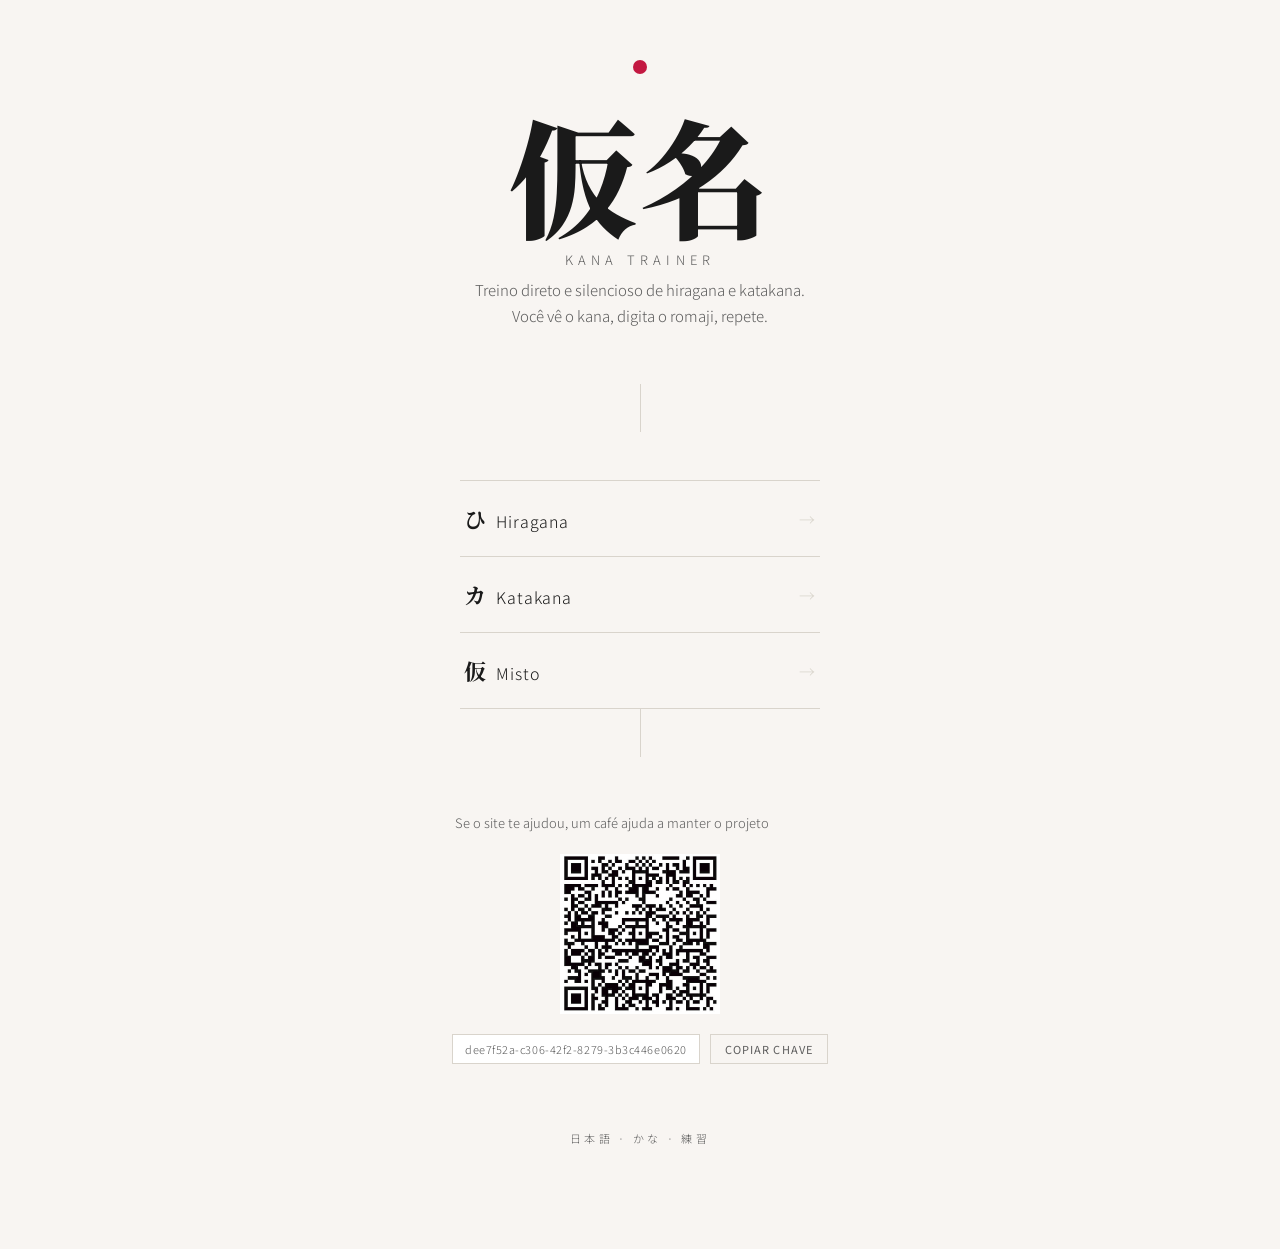
==== commit 17f697a4: "feat: qrcode" ====
--- a/index.html
+++ b/index.html
@@ -35,7 +35,28 @@
       </a>
     </nav>
 
+    <div class="divider" aria-hidden="true"></div>
+
+    <section class="pix-section">
+      <p class="pix-label">Se o site te ajudou, um café ajuda a manter o projeto</p>
+      <img src="assets/pix-qr.png" alt="QR Code Pix" class="pix-qr">
+      <div class="pix-key-wrap">
+        <span id="pix-key" class="pix-key">dee7f52a-c306-42f2-8279-3b3c446e0620</span>
+        <button class="pix-copy" onclick="copyPix()">Copiar chave</button>
+      </div>
+      <p id="pix-copied" class="pix-copied"></p>
+    </section>
+
     <p class="footer">日本語 · かな · 練習</p>
   </main>
+
+  <script>
+    function copyPix() {
+      navigator.clipboard.writeText(document.getElementById('pix-key').textContent);
+      const el = document.getElementById('pix-copied');
+      el.textContent = '正解 — Copiado!';
+      setTimeout(() => el.textContent = '', 2000);
+    }
+  </script>
 </body>
 </html>
--- a/assets/style.css
+++ b/assets/style.css
@@ -120,16 +120,80 @@
   transform: translateX(4px);
 }
 
+.pix-section {
+  text-align: center;
+  margin-top: 8px;
+  margin-bottom: 40px;
+}
+
+.pix-label {
+  font-size: 13px;
+  color: var(--ink-soft);
+  margin: 0 0 20px;
+  max-width: 320px;
+  line-height: 1.6;
+}
+
+.pix-qr {
+  display: block;
+  width: 160px;
+  height: 160px;
+  margin: 0 auto 20px;
+  image-rendering: crisp-edges;
+}
+
+.pix-key-wrap {
+  display: flex;
+  align-items: center;
+  gap: 10px;
+  justify-content: center;
+  flex-wrap: wrap;
+}
+
+.pix-key {
+  font-size: 11px;
+  letter-spacing: 0.05em;
+  color: var(--ink-soft);
+  border: 1px solid var(--line);
+  padding: 6px 12px;
+  background: var(--card);
+  user-select: all;
+}
+
+.pix-copy {
+  background: transparent;
+  border: 1px solid var(--line);
+  color: var(--ink-soft);
+  padding: 6px 14px;
+  font-size: 11px;
+  letter-spacing: 0.1em;
+  font-family: inherit;
+  cursor: pointer;
+  text-transform: uppercase;
+  transition: all 0.2s;
+}
+
+.pix-copy:hover {
+  border-color: var(--accent);
+  color: var(--accent);
+}
+
+.pix-copied {
+  font-size: 12px;
+  color: var(--ok);
+  margin: 10px 0 0;
+  height: 16px;
+  letter-spacing: 0.1em;
+}
+
 .footer {
-  position: absolute;
-  bottom: 24px;
-  left: 0;
-  right: 0;
   text-align: center;
   font-size: 11px;
   letter-spacing: 0.3em;
   color: var(--ink-soft);
   text-transform: uppercase;
+  margin-top: 0;
+  padding-bottom: 32px;
 }
 
 /* ---------- TRAINER PAGES ---------- */
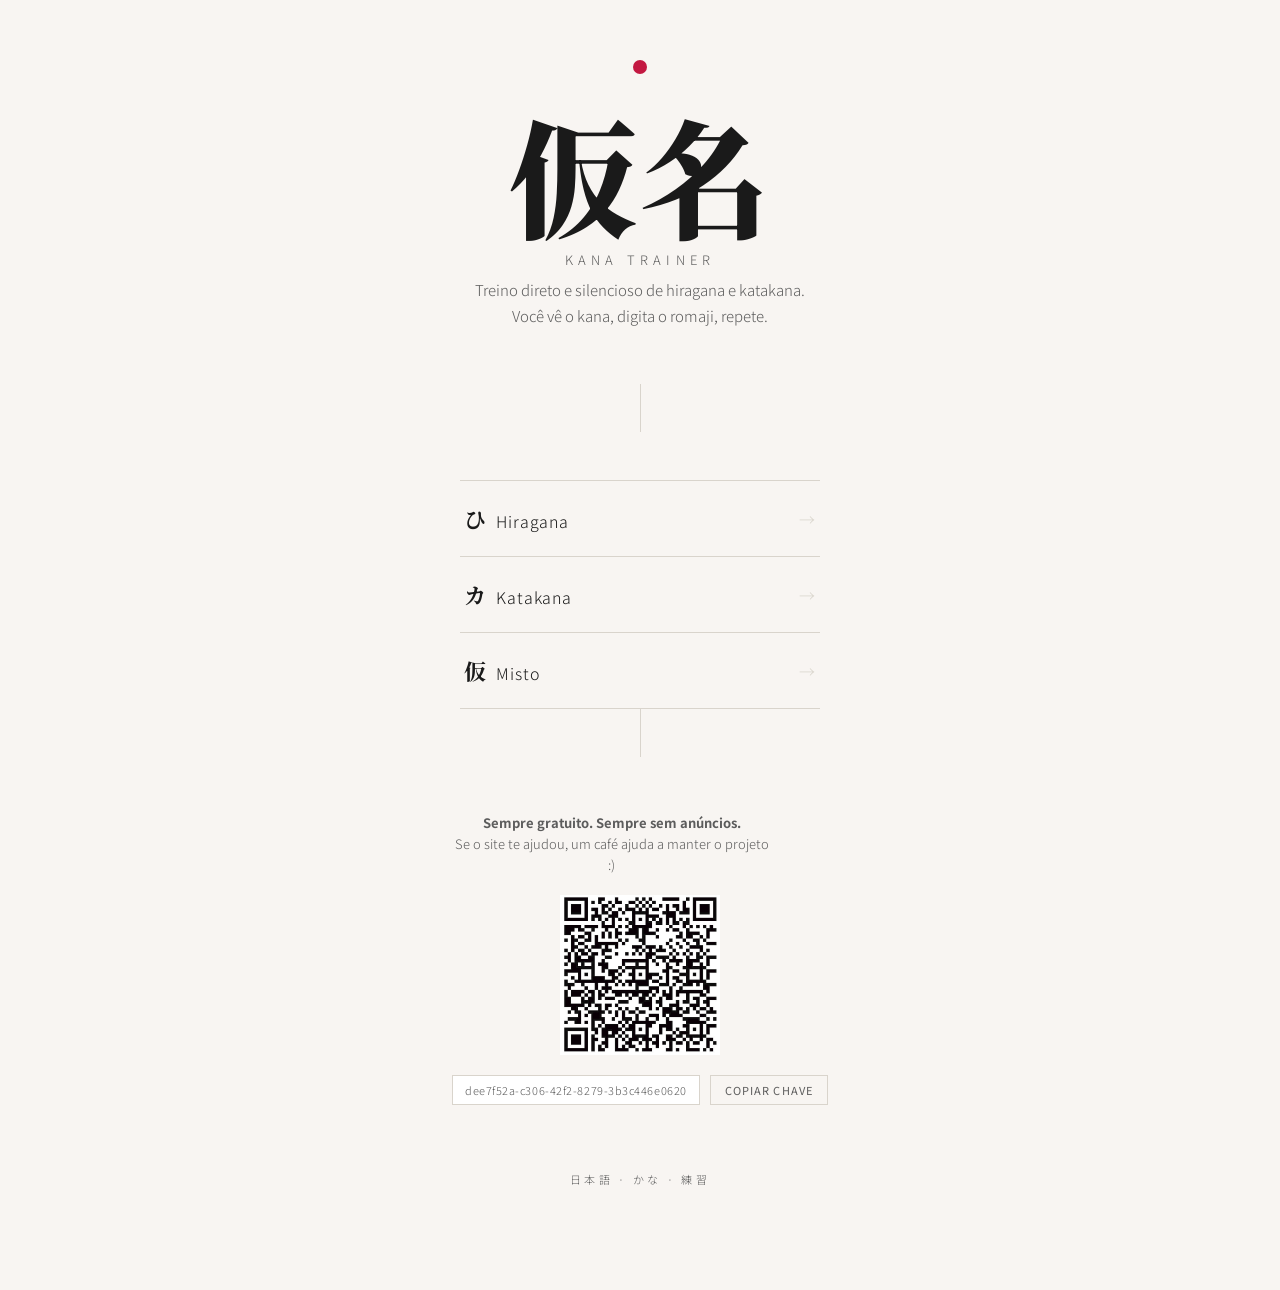
==== commit 094eece0: "text" ====
--- a/index.html
+++ b/index.html
@@ -38,7 +38,7 @@
     <div class="divider" aria-hidden="true"></div>
 
     <section class="pix-section">
-      <p class="pix-label">Se o site te ajudou, um café ajuda a manter o projeto</p>
+      <p class="pix-label"><strong>Sempre gratuito. Sempre sem anúncios.</strong><br>Se o site te ajudou, um café ajuda a manter o projeto :)</p>
       <img src="assets/pix-qr.png" alt="QR Code Pix" class="pix-qr">
       <div class="pix-key-wrap">
         <span id="pix-key" class="pix-key">dee7f52a-c306-42f2-8279-3b3c446e0620</span>
